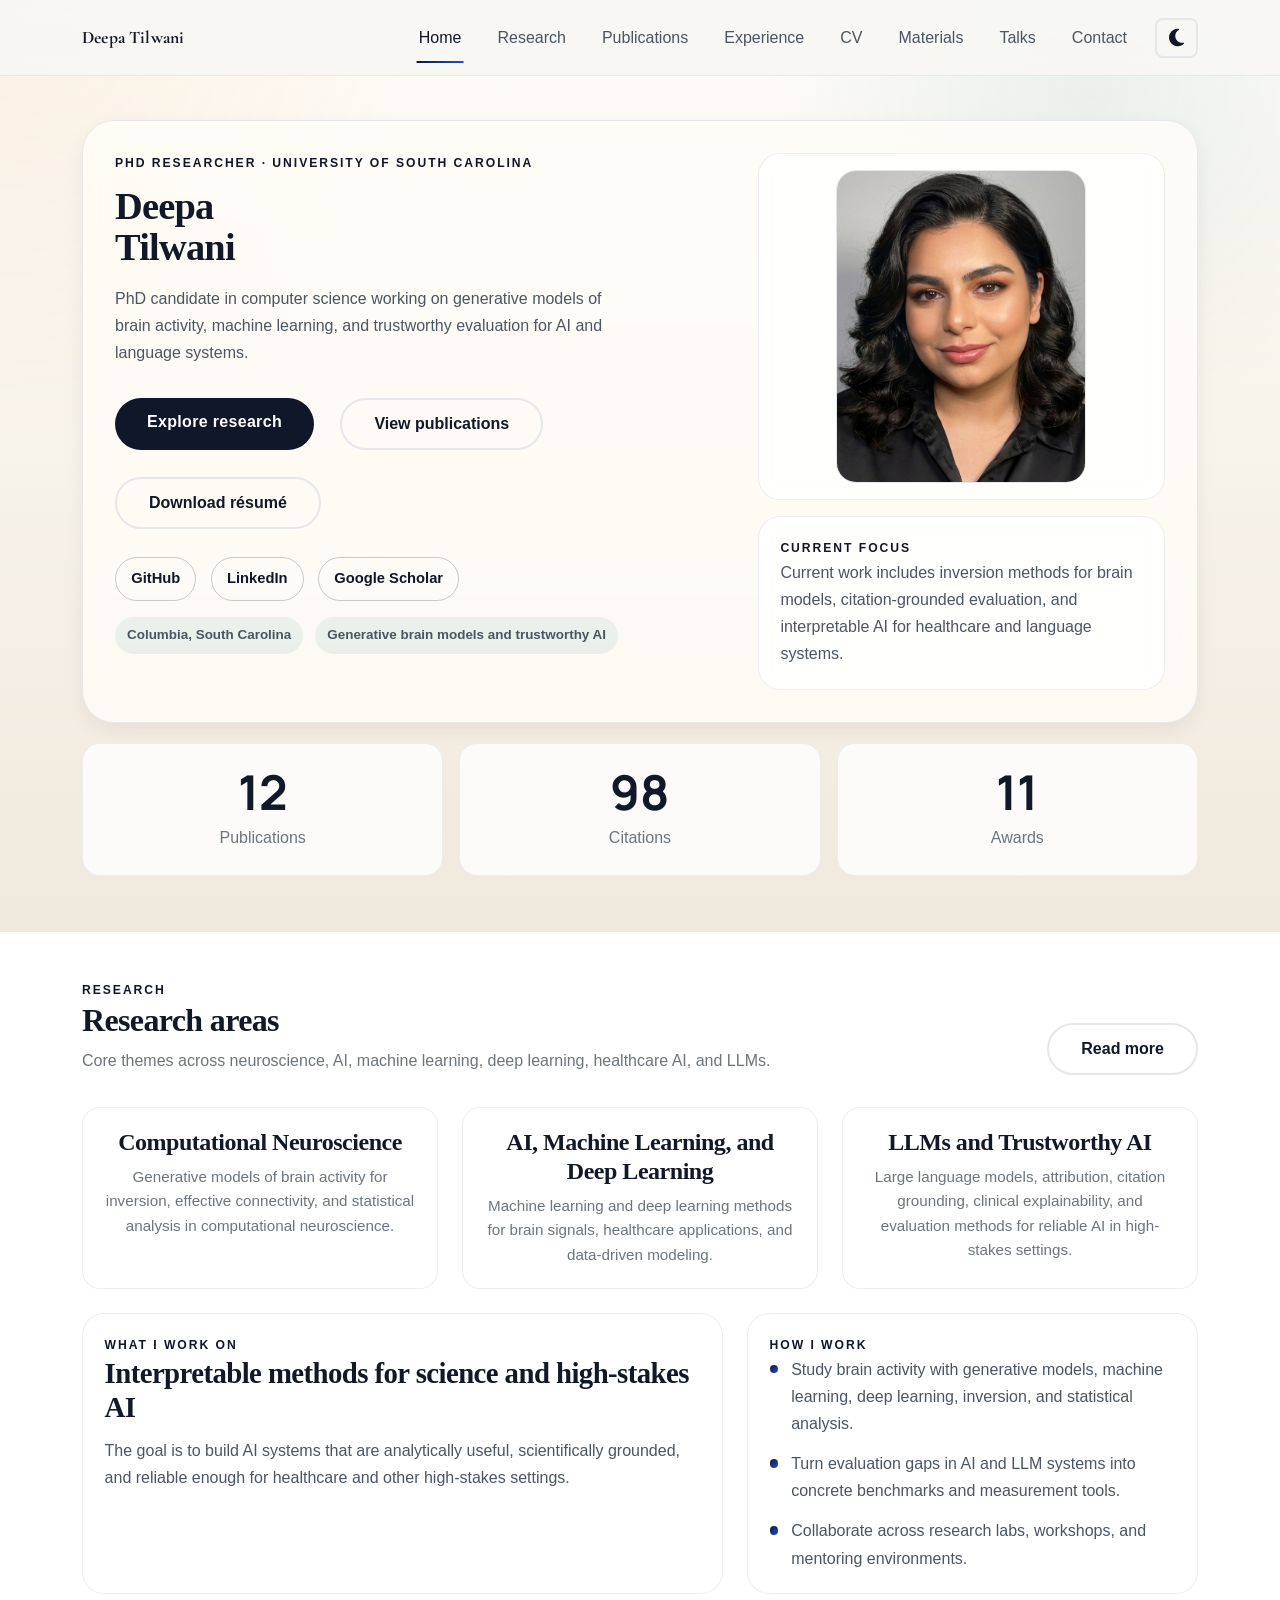
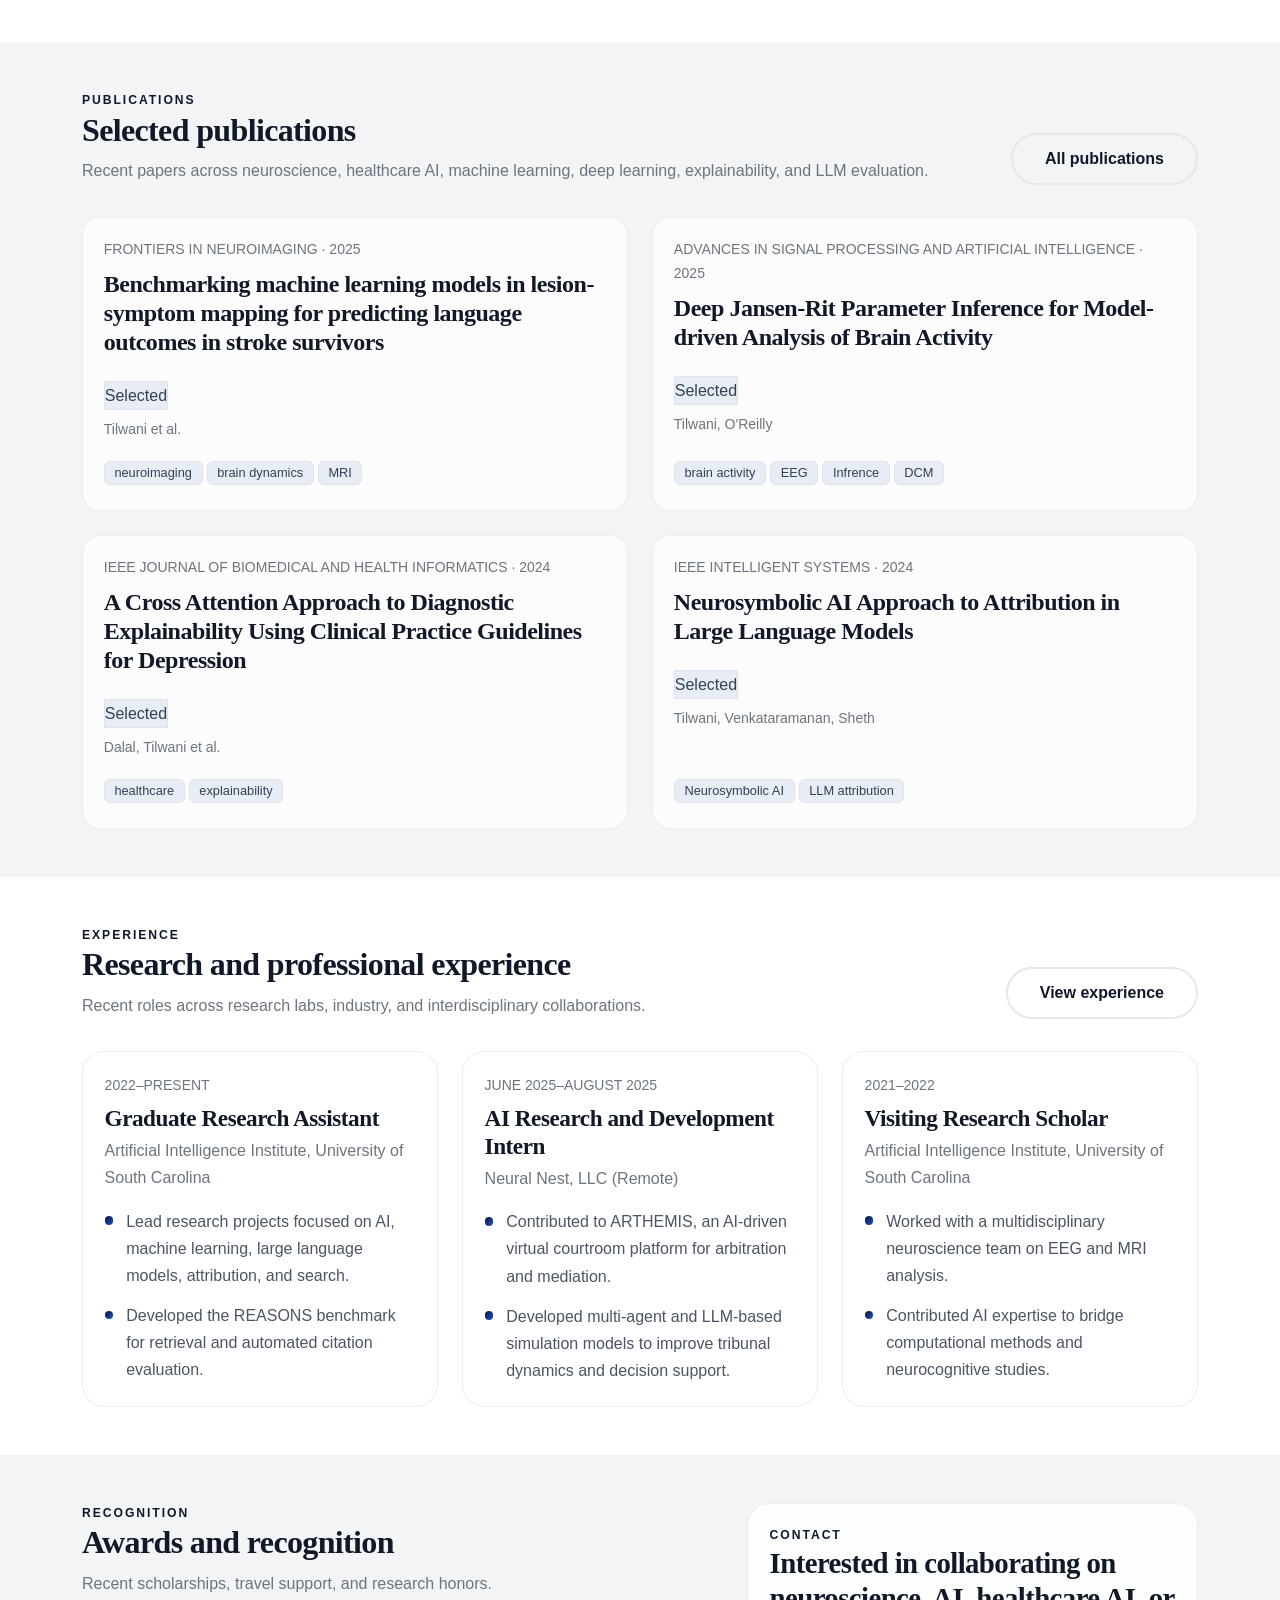
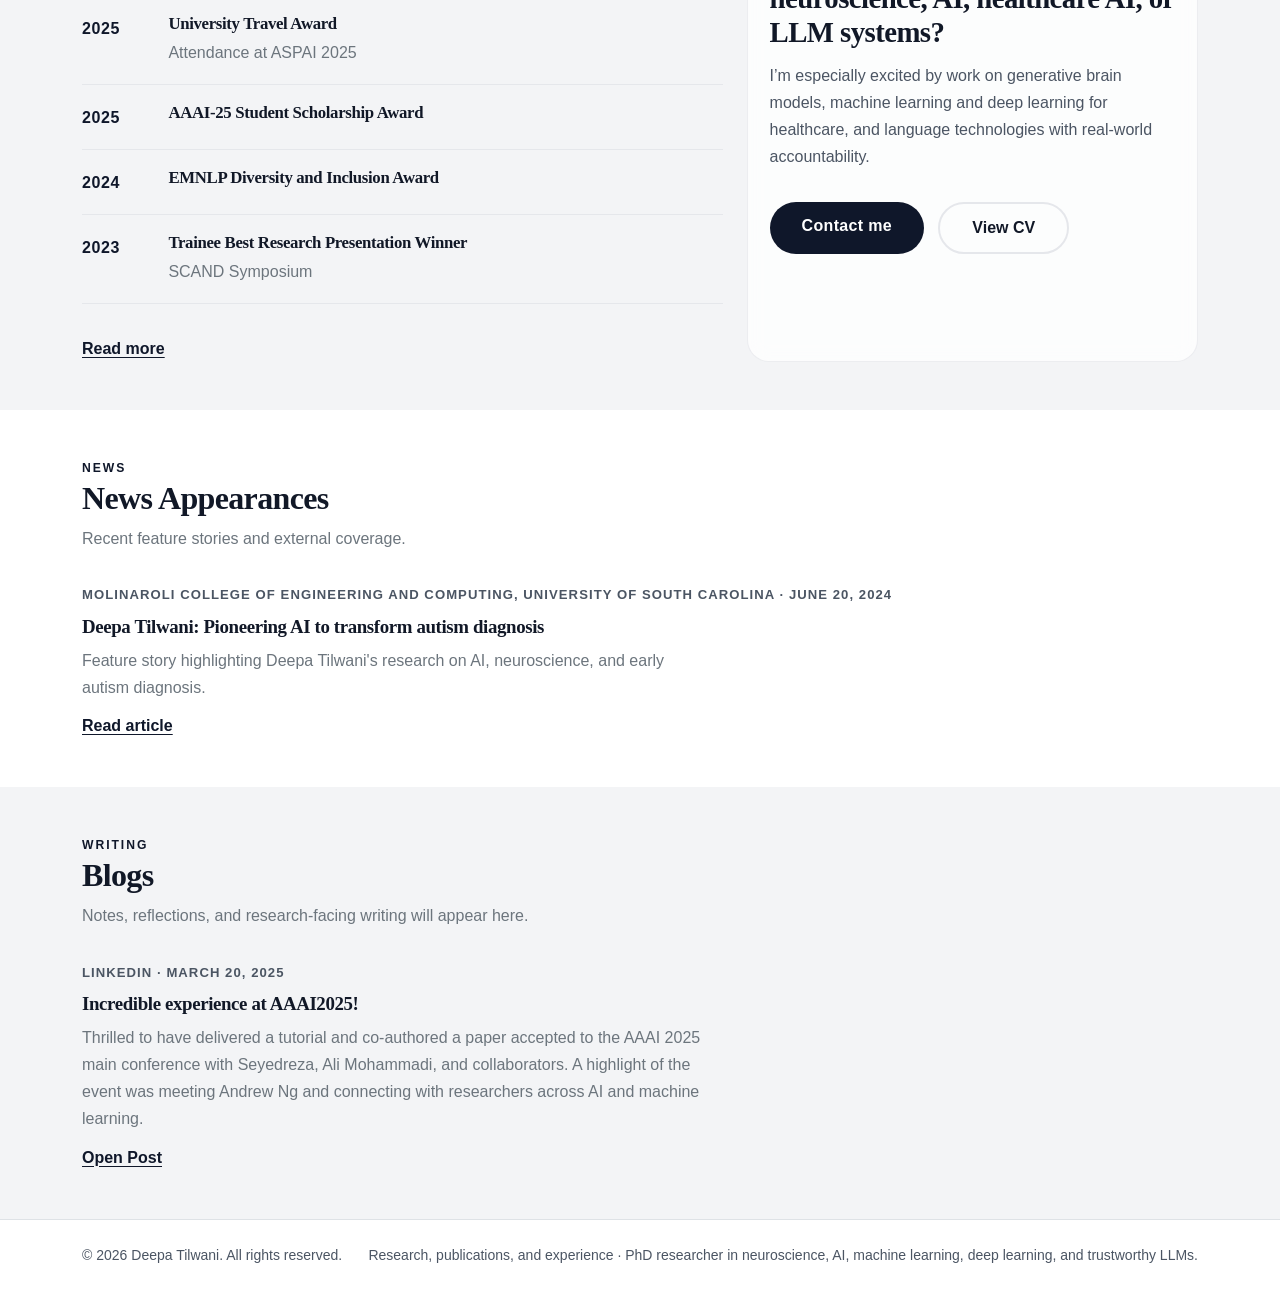
==== index.html @ 8aeea7d9 "update" ====
<!DOCTYPE html>
<html lang="en">
<head>
<title>Deepa Tilwani | Research Portfolio</title>
<meta charset="UTF-8" />
<meta name="viewport" content="width=device-width, initial-scale=1.0" />
<link rel="preconnect" href="https://fonts.googleapis.com">
<link rel="preconnect" href="https://fonts.gstatic.com" crossorigin>
<link href="https://fonts.googleapis.com/css2?family=Cormorant+Garamond:wght@600;700&family=Manrope:wght@400;500;600;700;800&display=swap" rel="stylesheet">
<link href="https://cdn.jsdelivr.net/npm/bootstrap@5.3.2/dist/css/bootstrap.min.css" rel="stylesheet" />
<link rel="stylesheet" href="https://cdnjs.cloudflare.com/ajax/libs/font-awesome/6.5.0/css/all.min.css" />
<link rel="stylesheet" href="css/style.css?v=20260408" />
<link rel="stylesheet" href="css/research.css?v=20260408" />
<script src="assets/site-data.js?v=20260408"></script>
</head>
<body data-page="index">

<nav class="navbar navbar-expand-lg fixed-top">
  <div class="container">
    <a class="navbar-brand fw-bold" href="index.html" data-site-name>Deepa Tilwani</a>
    <button class="navbar-toggler" type="button" data-bs-toggle="collapse" data-bs-target="#navbarNav" aria-controls="navbarNav" aria-expanded="false" aria-label="Toggle navigation">
      <span class="navbar-toggler-icon"></span>
    </button>
    <div class="collapse navbar-collapse" id="navbarNav">
      <ul class="navbar-nav ms-auto align-items-lg-center gap-lg-1">
        <li class="nav-item"><a class="nav-link active" href="index.html">Home</a></li>
        <li class="nav-item"><a class="nav-link " href="research.html">Research</a></li>
        <li class="nav-item"><a class="nav-link " href="publications.html">Publications</a></li>
        <li class="nav-item"><a class="nav-link " href="experience.html">Experience</a></li>
        <li class="nav-item"><a class="nav-link " href="cv.html">CV</a></li>
        <li class="nav-item"><a class="nav-link " href="materials.html">Materials</a></li>
        <li class="nav-item"><a class="nav-link " href="talks.html">Talks</a></li>
        <li class="nav-item"><a class="nav-link " href="contact.html">Contact</a></li>
        <li class="nav-item d-flex align-items-center ms-lg-2"><button id="darkModeToggle" class="btn btn-outline-accent btn-sm" type="button" aria-label="Toggle dark mode"><i class="fas fa-moon"></i></button></li>
      </ul>
    </div>
  </div>
</nav>

<section class="home-hero">
  <div class="container">
    <div class="home-hero-card">
      <div class="home-hero-copy">
        <div class="eyebrow">PhD Researcher · University of South Carolina</div>
        <h1 class="home-title">Deepa Tilwani</h1>
        <p class="home-summary">PhD candidate in computer science working on generative models of brain activity, machine learning, and trustworthy evaluation for AI and language systems.</p>
        <div class="hero-links">
          <a class="btn btn-accent" href="research.html">Explore research</a>
          <a class="btn btn-outline-accent" href="publications.html">View publications</a>
          <a class="btn btn-outline-accent" href="assets/Deepa_Tilwani_Resume.pdf" download>Download résumé</a>
        </div>
        <div class="hero-profile-links">
          <a class="hero-profile-link" data-github-link target="_blank" rel="noopener">GitHub</a>
          <a class="hero-profile-link" data-linkedin-link target="_blank" rel="noopener">LinkedIn</a>
          <a class="hero-profile-link" data-scholar-link target="_blank" rel="noopener">Google Scholar</a>
        </div>
        <div class="home-meta">
          <span>Columbia, South Carolina</span>
          <span>Generative brain models and trustworthy AI</span>
        </div>
      </div>
      <div class="home-hero-side">
        <div class="home-photo-frame">
          <img src="images/profile.png" alt="Deepa Tilwani" class="home-photo" data-profile-image>
        </div>
        <div class="home-focus-card">
          <div class="eyebrow">Current focus</div>
          <p class="mb-0">Current work includes inversion methods for brain models, citation-grounded evaluation, and interpretable AI for healthcare and language systems.</p>
        </div>
      </div>
    </div>
    <div class="home-stats-grid">
      <article class="home-stat-card">
        <div class="counter" data-target="10" data-stat="publications">0</div>
        <p class="mb-0 text-secondary">Publications</p>
      </article>
      <article class="home-stat-card">
        <div class="counter" data-stat="citations">--</div>
        <p class="mb-0 text-secondary">Citations</p>
      </article>
      <article class="home-stat-card">
        <div class="counter" data-target="11" data-stat="awards">0</div>
        <p class="mb-0 text-secondary">Awards</p>
      </article>
    </div>
  </div>
</section>

<section class="py-5">
  <div class="container">
    <div class="home-section-heading">
      <div>
        <div class="eyebrow">Research</div>
        <h2 class="section-title mb-2">Research areas</h2>
        <p class="text-secondary mb-0">Core themes across neuroscience, AI, machine learning, deep learning, healthcare AI, and LLMs.</p>
      </div>
      <a class="btn btn-outline-accent" href="research.html">Read more</a>
    </div>
    <div id="research-areas" class="row g-4 mb-4"></div>
    <div class="row g-4">
      <div class="col-lg-7">
        <article class="spotlight-card h-100">
          <div class="eyebrow">What I work on</div>
          <h3>Interpretable methods for science and high-stakes AI</h3>
          <p class="mb-0">The goal is to build AI systems that are analytically useful, scientifically grounded, and reliable enough for healthcare and other high-stakes settings.</p>
        </article>
      </div>
      <div class="col-lg-5">
        <article class="spotlight-card spotlight-card-compact h-100">
          <div class="eyebrow">How I work</div>
          <ul class="signal-list mb-0">
            <li>Study brain activity with generative models, machine learning, deep learning, inversion, and statistical analysis.</li>
            <li>Turn evaluation gaps in AI and LLM systems into concrete benchmarks and measurement tools.</li>
            <li>Collaborate across research labs, workshops, and mentoring environments.</li>
          </ul>
        </article>
      </div>
    </div>
  </div>
</section>

<section class="py-5 bg-alternate">
  <div class="container">
    <div class="home-section-heading">
      <div>
        <div class="eyebrow">Publications</div>
        <h2 class="section-title mb-2">Selected publications</h2>
        <p class="text-secondary mb-0">Recent papers across neuroscience, healthcare AI, machine learning, deep learning, explainability, and LLM evaluation.</p>
      </div>
      <a class="btn btn-outline-accent" href="publications.html">All publications</a>
    </div>
    <div id="featured-publications" class="row g-4"></div>
  </div>
</section>

<section class="py-5">
  <div class="container">
    <div class="home-section-heading">
      <div>
        <div class="eyebrow">Experience</div>
        <h2 class="section-title mb-2">Research and professional experience</h2>
        <p class="text-secondary mb-0">Recent roles across research labs, industry, and interdisciplinary collaborations.</p>
      </div>
      <a class="btn btn-outline-accent" href="experience.html">View experience</a>
    </div>
    <div id="home-experience" class="row g-4"></div>
  </div>
</section>

<section class="py-5 bg-alternate">
  <div class="container">
    <div class="row g-4">
      <div class="col-lg-7">
        <div class="home-section-heading align-items-start mb-3">
          <div>
            <div class="eyebrow">Recognition</div>
            <h2 class="section-title mb-2">Awards and recognition</h2>
            <p class="text-secondary mb-0">Recent scholarships, travel support, and research honors.</p>
          </div>
        </div>
        <div id="home-awards" class="award-stack"></div>
      </div>
      <div class="col-lg-5">
        <article class="cta-card h-100">
          <div class="eyebrow">Contact</div>
          <h3>Interested in collaborating on neuroscience, AI, healthcare AI, or LLM systems?</h3>
          <p>I’m especially excited by work on generative brain models, machine learning and deep learning for healthcare, and language technologies with real-world accountability.</p>
          <div class="cta-links">
            <a class="btn btn-accent" href="contact.html">Contact me</a>
            <a class="btn btn-outline-accent" href="cv.html">View CV</a>
          </div>
        </article>
      </div>
    </div>
  </div>
</section>

<section class="py-5">
  <div class="container">
    <div class="home-section-heading">
      <div>
        <div class="eyebrow">News</div>
        <h2 class="section-title mb-2">News Appearances</h2>
        <p class="text-secondary mb-0">Recent feature stories and external coverage.</p>
      </div>
    </div>
    <div id="home-news" class="news-stack"></div>
  </div>
</section>

<section class="py-5 bg-alternate">
  <div class="container">
    <div class="home-section-heading">
      <div>
        <div class="eyebrow">Writing</div>
        <h2 class="section-title mb-2">Blogs</h2>
        <p class="text-secondary mb-0">Notes, reflections, and research-facing writing will appear here.</p>
      </div>
    </div>
    <div id="home-blogs" class="blog-stack"></div>
  </div>
</section>


<div id="scrollTopBtn" aria-label="Scroll to top"><i class="fas fa-chevron-up"></i></div>
<footer class="py-4 border-top">
  <div class="container d-flex flex-column flex-md-row justify-content-between align-items-center gap-2">
    <small>&copy; <span id="year"></span> <span data-site-name>Deepa Tilwani</span>. All rights reserved.</small>
    <small class="footer-note">Research, publications, and experience · <span data-site-tagline>PhD researcher in neuroscience, AI, machine learning, deep learning, and trustworthy LLMs.</span></small>
  </div>
</footer>
<script src="https://cdn.jsdelivr.net/npm/bootstrap@5.3.2/dist/js/bootstrap.bundle.min.js"></script>
<script src="js/main.js?v=20260408"></script>

</body>
</html>
---- css/style.css ----
/*
 * Enhanced Portfolio Styles for Yash Saxena
 * A sophisticated, memorable design with bold typography and atmospheric depth
 */

/*
 * Color Palette & Theme System
 * 
 * This design uses a refined academic aesthetic with deep navy foundations,
 * warm accents, and sophisticated gradients that create depth and atmosphere.
 */
:root {
    /* Light theme - Sophisticated Academic */
    --bg-primary: #f5f1e8;
    --bg-section: #fffdf8;
    --bg-alternate: #efe7da;
    --card-bg: rgba(255, 253, 248, 0.9);
    --card-border: rgba(25, 58, 71, 0.12);
    --text-color: #17313f;
    --text-secondary: #50636e;
    --accent: #0f766e;
    --accent-2: #d97706;
    --accent-warm: #b45309;
    --navbar-bg: rgba(255, 253, 248, 0.84);
    --hero-gradient: linear-gradient(135deg, #0f766e 0%, #134e4a 55%, #d97706 100%);
    --shadow-sm: 0 10px 30px rgba(23, 49, 63, 0.06);
    --shadow-md: 0 20px 45px rgba(23, 49, 63, 0.1);
    --shadow-lg: 0 28px 60px rgba(23, 49, 63, 0.16);
    --timeline-line-color: #0f766e;
    --glow-accent: rgba(15, 118, 110, 0.18);
}

/* Dark theme - Midnight Scholar */
body.dark-mode {
    --bg-primary: #0b1a1f;
    --bg-section: #10242b;
    --bg-alternate: #0d2026;
    --card-bg: rgba(19, 38, 44, 0.88);
    --card-border: rgba(151, 206, 199, 0.15);
    --text-color: #edf6f4;
    --text-secondary: #b2c7c3;
    --accent: #5eead4;
    --accent-2: #fbbf24;
    --accent-warm: #f59e0b;
    --navbar-bg: rgba(11, 26, 31, 0.9);
    --hero-gradient: linear-gradient(135deg, #5eead4 0%, #0f766e 50%, #f59e0b 100%);
    --shadow-sm: 0 10px 30px rgba(0, 0, 0, 0.24);
    --shadow-md: 0 20px 45px rgba(0, 0, 0, 0.3);
    --shadow-lg: 0 28px 60px rgba(0, 0, 0, 0.38);
    --timeline-line-color: #5eead4;
    --glow-accent: rgba(94, 234, 212, 0.18);
}

/* Global Styles */
* {
    margin: 0;
    padding: 0;
    box-sizing: border-box;
}

body {
    font-family: 'Manrope', 'Segoe UI', sans-serif;
    color: var(--text-color);
    background-color: var(--bg-primary);
    scroll-behavior: smooth;
    line-height: 1.6;
    overflow-x: hidden;
}

/* Typography System */
h1, h2, h3, h4, h5, h6 {
    font-family: 'Cormorant Garamond', Georgia, serif;
    font-weight: 700;
    line-height: 1.2;
    letter-spacing: -0.02em;
}

h2 {
    font-size: 2.5rem;
    margin-bottom: 1rem;
    position: relative;
    display: inline-block;
}

h2::after {
    content: '';
    position: absolute;
    bottom: -8px;
    left: 0;
    width: 60px;
    height: 4px;
    background: var(--hero-gradient);
    border-radius: 2px;
}

code, .code {
    font-family: 'JetBrains Mono', monospace;
    background: var(--card-bg);
    padding: 0.2em 0.4em;
    border-radius: 4px;
    font-size: 0.9em;
}

/* Smooth Section Transitions */
section {
    position: relative;
    background-color: var(--bg-section);
    color: var(--text-color);
    transition: background-color 0.3s ease;
}

/* Alternate section backgrounds for better visual hierarchy */
section.bg-alternate {
    background-color: var(--bg-alternate) !important;
}

/* Utility Classes */
.text-accent {
    background: var(--hero-gradient);
    -webkit-background-clip: text;
    -webkit-text-fill-color: transparent;
    background-clip: text;
    font-weight: 600;
}

.bg-accent {
    background: var(--hero-gradient) !important;
    color: #fff !important;
}

/* Enhanced Buttons */
.btn-accent {
    background: var(--hero-gradient);
    color: #fff;
    border: none;
    padding: 0.75rem 2rem;
    font-weight: 600;
    letter-spacing: 0.02em;
    border-radius: 8px;
    transition: all 0.3s ease;
    box-shadow: 0 4px 12px var(--glow-accent);
    position: relative;
    overflow: hidden;
}

.btn-accent::before {
    content: '';
    position: absolute;
    top: 0;
    left: -100%;
    width: 100%;
    height: 100%;
    background: linear-gradient(90deg, transparent, rgba(255,255,255,0.2), transparent);
    transition: left 0.5s ease;
}

.btn-accent:hover::before {
    left: 100%;
}

.btn-accent:hover {
    transform: translateY(-2px);
    box-shadow: 0 6px 20px var(--glow-accent);
    color: #fff;
}

.btn-outline-accent {
    color: var(--accent);
    border: 2px solid var(--accent);
    background-color: transparent;
    padding: 0.75rem 2rem;
    font-weight: 600;
    border-radius: 8px;
    transition: all 0.3s ease;
}

.btn-outline-accent:hover {
    background: var(--hero-gradient);
    border-color: transparent;
    color: #fff;
    transform: translateY(-2px);
    box-shadow: 0 6px 20px var(--glow-accent);
}

/* Enhanced Navbar */
.navbar {
    background-color: var(--navbar-bg);
    backdrop-filter: blur(12px) saturate(180%);
    box-shadow: 0 2px 16px rgba(0, 0, 0, 0.08);
    padding: 1rem 0;
    transition: all 0.3s ease;
}

.navbar-brand {
    font-family: 'Cormorant Garamond', serif;
    font-weight: 800;
    font-size: 3rem;
    background: var(--hero-gradient);
    -webkit-background-clip: text;
    -webkit-text-fill-color: transparent;
    background-clip: text;
    letter-spacing: 0.01em;
    line-height: 1;
}

.navbar .nav-link {
    color: var(--text-color);
    margin: 0 0.5rem;
    font-weight: 500;
    transition: all 0.2s ease;
    position: relative;
}

.navbar .nav-link::after {
    content: '';
    position: absolute;
    bottom: -4px;
    left: 50%;
    width: 0;
    height: 2px;
    background: var(--hero-gradient);
    transition: all 0.3s ease;
    transform: translateX(-50%);
}

.navbar .nav-link:hover::after,
.navbar .nav-link.active::after {
    width: 80%;
}

.navbar .nav-link:hover,
.navbar .nav-link.active {
    color: var(--accent);
}

/* Hero Section - Bold & Memorable */
#hero {
    min-height: 100vh;
    display: flex;
    align-items: center;
    justify-content: center;
    position: relative;
    background: var(--bg-section);
    overflow: hidden;
}

/* Animated gradient background */
#hero::before {
    content: '';
    position: absolute;
    top: -50%;
    left: -50%;
    width: 200%;
    height: 200%;
    background: 
        radial-gradient(circle at 30% 50%, var(--glow-accent) 0%, transparent 50%),
        radial-gradient(circle at 70% 50%, rgba(124, 58, 237, 0.1) 0%, transparent 50%);
    animation: rotate 20s linear infinite;
    opacity: 0.6;
}

@keyframes rotate {
    0% { transform: rotate(0deg); }
    100% { transform: rotate(360deg); }
}

#hero .container {
    position: relative;
    z-index: 1;
    animation: fadeInUp 0.8s ease-out;
}

@keyframes fadeInUp {
    from {
        opacity: 0;
        transform: translateY(30px);
    }
    to {
        opacity: 1;
        transform: translateY(0);
    }
}

#hero h1 {
    font-size: 4rem;
    font-weight: 900;
    margin-bottom: 1rem;
    animation: fadeInUp 0.8s ease-out 0.2s both;
}

#hero .lead {
    font-size: 1.25rem;
    max-width: 700px;
    margin: 0 auto 2rem;
    color: var(--text-color);
    line-height: 1.8;
    animation: fadeInUp 0.8s ease-out 0.4s both;
    font-weight: 500;
}

#hero .btn {
    min-width: 180px;
    animation: fadeInUp 0.8s ease-out 0.6s both;
}

#hero .social-icons {
    animation: fadeInUp 0.8s ease-out 0.8s both;
}

#hero .social-icons a {
    color: var(--accent);
    margin: 0 0.75rem;
    transition: all 0.3s ease;
    display: inline-block;
}

#hero .social-icons a:hover {
    color: var(--accent-2);
    transform: translateY(-4px) scale(1.1);
}

/* Typed role effect */
#typed-role {
    font-family: 'JetBrains Mono', monospace;
    color: var(--accent);
    font-weight: 600;
    font-size: 1.5rem;
    min-height: 2rem;
    display: inline-block;
}

/* Profile Photo - Circular presentation */
.profile-photo {
    max-width: 100%;
    height: auto;
    border-radius: 50%;
    object-fit: cover;
    box-shadow: var(--shadow-lg);
    border: 6px solid var(--card-border);
    transition: all 0.3s ease;
    animation: fadeIn 0.8s ease-out;
    aspect-ratio: 1 / 1;
}

@keyframes fadeIn {
    from { opacity: 0; }
    to { opacity: 1; }
}

.profile-photo:hover {
    transform: scale(1.02) rotate(1deg);
    box-shadow: 0 12px 40px rgba(0, 0, 0, 0.15);
}

/* Stats Section - Eye-catching */
.stats-section {
    background: var(--bg-section);
    padding: 5rem 0;
    position: relative;
    overflow: hidden;
}

.stats-section::before {
    content: '';
    position: absolute;
    top: 0;
    left: 0;
    right: 0;
    height: 1px;
    background: linear-gradient(90deg, transparent, var(--accent), transparent);
}

.counter-card {
    background: color-mix(in srgb, var(--card-bg) 78%, transparent);
    border: 1px solid color-mix(in srgb, var(--card-border) 72%, transparent);
    border-radius: 14px;
    padding: 2.5rem 1.5rem;
    text-align: center;
    box-shadow: none;
    transition: border-color 0.25s ease, background 0.25s ease;
    position: relative;
    overflow: hidden;
}

.counter-card::before {
    content: '';
    position: absolute;
    top: 0;
    left: 0;
    width: 100%;
    height: 4px;
    background: var(--hero-gradient);
    transform: scaleX(0);
    transition: transform 0.4s ease;
}

.counter-card:hover::before {
    transform: scaleX(1);
}

.counter-card:hover {
    border-color: color-mix(in srgb, var(--accent) 28%, var(--card-border));
}

.counter-card .icon {
    font-size: 3rem;
    background: var(--hero-gradient);
    -webkit-background-clip: text;
    -webkit-text-fill-color: transparent;
    background-clip: text;
    margin-bottom: 1rem;
}

.counter-card .counter {
    font-size: 3.5rem;
    font-weight: 700;
    background: var(--hero-gradient);
    -webkit-background-clip: text;
    -webkit-text-fill-color: transparent;
    background-clip: text;
    font-family: 'Manrope', 'Segoe UI', sans-serif;
}

.counter-card p {
    margin: 0.5rem 0 0 0;
    color: var(--text-secondary);
    font-weight: 500;
    font-size: 1.1rem;
}

/* Research Focus Cards - Interactive & Memorable */
.focus-card {
    background: color-mix(in srgb, var(--card-bg) 76%, transparent);
    border: 1px solid color-mix(in srgb, var(--card-border) 72%, transparent);
    border-radius: 16px;
    padding: 2rem;
    text-align: center;
    transition: border-color 0.25s ease, background 0.25s ease;
    position: relative;
    overflow: hidden;
    box-shadow: none;
}

.focus-card::before {
    content: '';
    position: absolute;
    top: 50%;
    left: 50%;
    width: 0;
    height: 0;
    background: radial-gradient(circle, var(--glow-accent) 0%, transparent 70%);
    transform: translate(-50%, -50%);
    transition: all 0.5s ease;
    border-radius: 50%;
}

.focus-card:hover::before {
    width: 300px;
    height: 300px;
}

.focus-card:hover {
    border-color: color-mix(in srgb, var(--accent) 28%, var(--card-border));
}

.focus-card .focus-icon {
    font-size: 2.5rem;
    margin-bottom: 1rem;
    background: var(--hero-gradient);
    -webkit-background-clip: text;
    -webkit-text-fill-color: transparent;
    background-clip: text;
    transition: transform 0.3s ease;
    position: relative;
    z-index: 1;
}

.focus-card:hover .focus-icon {
    transform: scale(1.1) rotate(5deg);
}

.focus-card h5 {
    font-weight: 700;
    color: var(--text-color);
    margin-bottom: 0.75rem;
    font-size: 1.25rem;
    position: relative;
    z-index: 1;
}

.focus-card p {
    color: var(--text-secondary);
    margin-bottom: 0;
    font-size: 0.95rem;
    line-height: 1.6;
    position: relative;
    z-index: 1;
}

/* Skills Cards - Clean & Professional */
.skills-card {
    background: var(--card-bg);
    border: 1px solid var(--card-border);
    border-radius: 12px;
    box-shadow: var(--shadow-sm);
    transition: all 0.3s ease;
}

.skills-card:hover {
    box-shadow: var(--shadow-md);
    transform: translateY(-4px);
}

.skills-card h5 {
    color: var(--accent);
    font-weight: 700;
    font-size: 1.2rem;
    margin-bottom: 1rem;
}

.skills-card ul li {
    margin-bottom: 0.5rem;
    position: relative;
    padding-left: 1.5rem;
    color: var(--text-secondary);
}

.skills-card ul li::before {
    content: '▸';
    position: absolute;
    left: 0;
    color: var(--accent);
    font-weight: bold;
}

/* Enhanced Timeline */
.timeline {
    position: relative;
    margin-top: 3rem;
}

.timeline::before {
    content: '';
    position: absolute;
    top: 0;
    bottom: 0;
    left: 1.2rem;
    width: 3px;
    background: linear-gradient(180deg, var(--accent), var(--accent-2));
    opacity: 0.3;
    border-radius: 2px;
}

.timeline-item {
    position: relative;
    margin-bottom: 3rem;
    padding-left: 3.5rem;
    animation: fadeInLeft 0.6s ease-out both;
}

@keyframes fadeInLeft {
    from {
        opacity: 0;
        transform: translateX(-20px);
    }
    to {
        opacity: 1;
        transform: translateX(0);
    }
}

.timeline-icon {
    position: absolute;
    left: 0;
    top: 0;
    background: var(--hero-gradient);
    color: #fff;
    width: 2.5rem;
    height: 2.5rem;
    border-radius: 50%;
    display: flex;
    align-items: center;
    justify-content: center;
    font-size: 1.1rem;
    box-shadow: 0 4px 12px var(--glow-accent);
    z-index: 1;
}

.timeline-content {
    background: var(--card-bg);
    border: 1px solid var(--card-border);
    border-radius: 12px;
    padding: 1.5rem;
    box-shadow: var(--shadow-sm);
    transition: all 0.3s ease;
}

.timeline-content:hover {
    box-shadow: var(--shadow-md);
    transform: translateX(8px);
}

.timeline-content h5 {
    color: var(--text-color);
    font-weight: 700;
    margin-bottom: 0.5rem;
}

.timeline-content .text-muted {
    color: var(--text-secondary) !important;
    font-size: 0.9rem;
    font-style: italic;
}

.timeline-content ul {
    padding-left: 1.5rem;
    margin-bottom: 0;
    margin-top: 1rem;
}

.timeline-content ul li {
    margin-bottom: 0.5rem;
    color: var(--text-secondary);
}

/* Publication & Presentation Cards - Editorial Style */
.publication-card,
.presentation-card {
    background: color-mix(in srgb, var(--card-bg) 78%, transparent);
    border: 1px solid color-mix(in srgb, var(--card-border) 72%, transparent);
    border-radius: 12px;
    box-shadow: none;
    transition: border-color 0.25s ease, background 0.25s ease;
    position: relative;
    overflow: hidden;
}

.publication-card::before,
.presentation-card::before {
    content: '';
    position: absolute;
    top: 0;
    left: 0;
    width: 4px;
    height: 100%;
    background: var(--hero-gradient);
    transform: scaleY(0);
    transition: transform 0.3s ease;
}

.publication-card:hover::before,
.presentation-card:hover::before {
    transform: scaleY(1);
}

.publication-card:hover,
.presentation-card:hover {
    border-color: color-mix(in srgb, var(--accent) 28%, var(--card-border));
}

.publication-card h5 a,
.publication-card h6 a,
.presentation-card h5 {
    color: var(--text-color);
    text-decoration: none;
    font-weight: 700;
    transition: color 0.2s ease;
}

.publication-card h5 a:hover,
.publication-card h6 a:hover {
    color: var(--accent);
}

.publication-card h6 {
    font-weight: 700;
    color: var(--accent);
    font-size: 1.1rem;
}

.publication-card .badge,
.presentation-card .badge {
    background: linear-gradient(135deg, var(--accent), var(--accent-2));
    color: white;
    padding: 0.35em 0.75em;
    border-radius: 6px;
    font-weight: 500;
    font-size: 0.8rem;
}

.publication-topic-groups {
    display: grid;
    gap: 1.5rem;
}

.publication-topic-group {
    --topic-accent: var(--accent);
    --topic-soft: var(--soft-accent);
    padding: 0 0 0 1.25rem;
    border-left: 3px solid var(--topic-accent);
}

.publication-topic-header {
    margin-bottom: 0.9rem;
}

.publication-topic-header h3 {
    margin: 0;
    color: var(--topic-accent);
    font-size: 0.9rem;
    font-weight: 700;
    letter-spacing: 0.14em;
    text-transform: uppercase;
}

.publication-list {
    margin: 0;
    padding: 0;
    list-style: none;
    display: grid;
    gap: 0.95rem;
}

.publication-citation {
    display: grid;
    gap: 0.2rem;
    color: var(--text-secondary);
    line-height: 1.55;
    font-size: 0.98rem;
}

.publication-list-item {
    padding-bottom: 0.95rem;
    border-bottom: 1px solid var(--card-border);
}

.publication-list-item:last-child {
    padding-bottom: 0;
    border-bottom: 0;
}

.publication-title {
    color: var(--text-color);
    font-weight: 700;
    font-size: 1.02rem;
}

.publication-title a {
    color: inherit;
    text-decoration: none;
    border-bottom: 1px solid transparent;
    transition: border-color 0.2s ease, color 0.2s ease;
}

.publication-title a:hover {
    color: var(--topic-accent);
    border-color: currentColor;
}

.publication-authors {
    color: var(--text-secondary);
}

.publication-meta {
    color: var(--text-secondary);
    font-style: italic;
    font-size: 0.95rem;
}

.publication-tag-row {
    display: flex;
    flex-wrap: wrap;
    gap: 0.45rem;
    margin-top: 0.5rem;
}

.publication-tag {
    display: inline-flex;
    align-items: center;
    padding: 0.2rem 0.6rem;
    border-radius: 999px;
    background: var(--topic-soft);
    color: var(--topic-accent);
    font-size: 0.78rem;
    font-weight: 600;
    letter-spacing: 0.02em;
}

.publication-topic-group[data-topic="signal-processing"] {
    --topic-accent: #0f766e;
    --topic-soft: rgba(15, 118, 110, 0.12);
}

.publication-topic-group[data-topic="healthcare"] {
    --topic-accent: #b45309;
    --topic-soft: rgba(180, 83, 9, 0.12);
}

.publication-topic-group[data-topic="explainability"] {
    --topic-accent: #7c3aed;
    --topic-soft: rgba(124, 58, 237, 0.12);
}

.publication-topic-group[data-topic="neuroimaging"] {
    --topic-accent: #2563eb;
    --topic-soft: rgba(37, 99, 235, 0.12);
}

.publication-topic-group[data-topic="brain-activity"] {
    --topic-accent: #9333ea;
    --topic-soft: rgba(147, 51, 234, 0.12);
}

.publication-topic-group[data-topic="affective-computing"] {
    --topic-accent: #db2777;
    --topic-soft: rgba(219, 39, 119, 0.12);
}

.publication-topic-group[data-topic="llm-evaluation"] {
    --topic-accent: #dc2626;
    --topic-soft: rgba(220, 38, 38, 0.12);
}

.publication-topic-group[data-topic="neurosymbolic-ai"] {
    --topic-accent: #4f46e5;
    --topic-soft: rgba(79, 70, 229, 0.12);
}

.publication-topic-group[data-topic="machine-learning"] {
    --topic-accent: #1d4ed8;
    --topic-soft: rgba(29, 78, 216, 0.12);
}

.materials-list-wrap {
    background: var(--card-bg);
    border: 1px solid var(--card-border);
    border-radius: 18px;
    box-shadow: var(--shadow-sm);
}

.materials-list {
    list-style: none;
    margin: 0;
    padding: 0;
}

.materials-list-item {
    display: flex;
    align-items: center;
    justify-content: space-between;
    gap: 1.5rem;
    padding: 1.25rem 1.5rem;
    border-bottom: 1px solid var(--card-border);
}

.materials-list-item:last-child {
    border-bottom: 0;
}

.materials-list-content {
    min-width: 0;
}

.materials-type {
    margin-bottom: 0.45rem;
    color: var(--accent);
    font-size: 0.78rem;
    font-weight: 700;
    letter-spacing: 0.14em;
    text-transform: uppercase;
}

.materials-title {
    font-size: 1.08rem;
}

.materials-actions {
    flex-shrink: 0;
}

.materials-actions-stack {
    display: flex;
    flex-direction: column;
    align-items: flex-end;
    gap: 0.65rem;
}

@media (max-width: 767.98px) {
    .materials-list-item {
        align-items: flex-start;
        flex-direction: column;
    }

    .materials-actions-stack {
        align-items: flex-start;
    }
}

.news-stack {
    display: block;
}

.news-meta {
    margin-bottom: 0.45rem;
    color: var(--text-secondary);
    font-size: 0.82rem;
    font-weight: 700;
    letter-spacing: 0.08em;
    text-transform: uppercase;
}

.coming-soon-label {
    margin-bottom: 0.45rem;
    color: var(--accent);
    font-size: 0.82rem;
    font-weight: 700;
    letter-spacing: 0.12em;
    text-transform: uppercase;
}

.blog-stack {
    display: block;
}

.content-list {
    list-style: none;
    margin: 0;
    padding: 0;
}

.content-list-item {
    padding: 0 0 1.35rem;
    margin: 0 0 1.35rem;
    border-bottom: 1px solid var(--card-border);
}

.content-list-item:last-child {
    padding-bottom: 0;
    margin-bottom: 0;
    border-bottom: 0;
}

.content-list-title {
    margin: 0 0 0.45rem;
    font-size: 1.18rem;
    line-height: 1.35;
}

.content-list-summary {
    margin-bottom: 0.7rem;
    max-width: 70ch;
}

.content-list-link {
    color: var(--accent);
    font-weight: 700;
    text-decoration: underline;
    text-underline-offset: 0.18em;
}

.content-list-link:hover,
.content-list-link:focus-visible {
    color: var(--accent-2);
}

.content-list-empty {
    padding: 0.25rem 0 0;
}

/* Conference Badge Styling */
.conference-badge {
    display: inline-flex;
    align-items: center;
    gap: 0.5rem;
    padding: 0.5rem 1rem;
    background: linear-gradient(135deg, var(--accent), var(--accent-2));
    color: white;
    border-radius: 8px;
    font-weight: 600;
    font-size: 0.9rem;
    margin-bottom: 1rem;
    box-shadow: 0 2px 8px var(--glow-accent);
}

.conference-badge i {
    font-size: 1.1rem;
}

.conference-badge.under-review {
    background: linear-gradient(135deg, #f59e0b, #d97706);
    box-shadow: 0 2px 8px rgba(245, 158, 11, 0.3);
}

.conference-badge.in-preparation {
    background: linear-gradient(135deg, #6b7280, #4b5563);
    box-shadow: 0 2px 8px rgba(107, 114, 128, 0.3);
}

/* Awards Section */
.timeline-awards {
    list-style: none;
    padding: 0;
}

.timeline-awards li {
    position: relative;
    padding: 1.25rem 1.5rem 1.25rem 3.5rem;
    margin-bottom: 1.5rem;
    background: var(--card-bg);
    border: 1px solid var(--card-border);
    border-radius: 12px;
    box-shadow: var(--shadow-sm);
    transition: all 0.3s ease;
}

.timeline-awards li::before {
    content: '\f3c5';
    font-family: 'Font Awesome 6 Free';
    font-weight: 900;
    position: absolute;
    left: 1rem;
    top: 50%;
    transform: translateY(-50%);
    font-size: 1.5rem;
    background: var(--hero-gradient);
    -webkit-background-clip: text;
    -webkit-text-fill-color: transparent;
    background-clip: text;
}

.timeline-awards li:hover {
    transform: translateX(8px);
    box-shadow: var(--shadow-md);
}

.timeline-awards .badge {
    background: var(--hero-gradient);
    color: white;
    font-weight: 600;
    padding: 0.4em 0.8em;
    border-radius: 6px;
    margin-right: 0.75rem;
}

/* Modals - Enhanced */
.modal-content {
    background: var(--card-bg);
    border: 1px solid var(--card-border);
    border-radius: 16px;
    box-shadow: var(--shadow-lg);
}

.modal-header {
    border-bottom: 1px solid var(--card-border);
    background: var(--bg-section);
}

.modal-title {
    color: var(--accent);
    font-weight: 700;
}

.modal-body {
    color: var(--text-secondary);
    line-height: 1.8;
}

/* Scroll to Top Button - Stylish */
#scrollTopBtn {
    position: fixed;
    bottom: 2rem;
    right: 2rem;
    width: 3.5rem;
    height: 3.5rem;
    border-radius: 50%;
    background: var(--hero-gradient);
    color: #fff;
    display: none;
    align-items: center;
    justify-content: center;
    z-index: 9999;
    cursor: pointer;
    transition: all 0.3s ease;
    box-shadow: 0 4px 16px var(--glow-accent);
}

#scrollTopBtn.show {
    display: flex;
    animation: fadeInUp 0.3s ease-out;
}

#scrollTopBtn:hover {
    transform: translateY(-4px) scale(1.05);
    box-shadow: 0 6px 24px var(--glow-accent);
}

/* Footer */
footer {
    background: var(--bg-section);
    color: var(--text-secondary);
    border-top: 1px solid var(--card-border);
}

/* Dark Mode Toggle - Elegant */
#darkModeToggle {
    padding: 0.5rem 0.75rem;
    display: flex;
    align-items: center;
    justify-content: center;
    border-radius: 8px;
    transition: all 0.3s ease;
}

#darkModeToggle:hover {
    background: var(--glow-accent);
    transform: scale(1.05);
}

#darkModeToggle i {
    font-size: 1.25rem;
}

/* Responsive Design */
@media (max-width: 991.98px) {
    h1 { font-size: 3rem; }
    h2 { font-size: 2rem; }
    
    #hero {
        min-height: 80vh;
        padding-top: 5rem;
    }
    
    .timeline::before {
        left: 1rem;
    }
    
    .timeline-item {
        padding-left: 3rem;
    }
}

@media (max-width: 767.98px) {
    h1 { font-size: 2.5rem; }
    
    #hero .lead {
        font-size: 1.1rem;
    }
    
    .counter-card {
        margin-bottom: 1rem;
    }
    
    #scrollTopBtn {
        bottom: 1.5rem;
        right: 1.5rem;
        width: 3rem;
        height: 3rem;
    }
}

/* Accessibility */
@media (prefers-reduced-motion: reduce) {
    *,
    *::before,
    *::after {
        animation-duration: 0.01ms !important;
        animation-iteration-count: 1 !important;
        transition-duration: 0.01ms !important;
    }
}

/* Print Styles */
@media print {
    .navbar,
    #scrollTopBtn,
    #darkModeToggle {
        display: none !important;
    }
    
    body {
        background: white;
        color: black;
    }
}

/* Home Page */
.home-hero {
    padding: 7.5rem 0 3.5rem;
    background:
        radial-gradient(circle at top left, rgba(217, 119, 6, 0.08), transparent 28%),
        radial-gradient(circle at 85% 10%, rgba(15, 118, 110, 0.08), transparent 24%),
        linear-gradient(180deg, rgba(255, 253, 248, 0.98), rgba(239, 231, 218, 0.92));
}

body.dark-mode .home-hero {
    background:
        radial-gradient(circle at top left, rgba(245, 158, 11, 0.08), transparent 28%),
        radial-gradient(circle at 85% 10%, rgba(94, 234, 212, 0.08), transparent 24%),
        linear-gradient(180deg, rgba(16, 36, 43, 0.98), rgba(11, 26, 31, 0.98));
}

.eyebrow,
.hero-badge,
.hero-kicker {
    text-transform: uppercase;
    letter-spacing: 0.16em;
    font-size: 0.76rem;
    font-weight: 800;
}

.eyebrow {
    color: var(--accent);
}

.home-hero-card {
    display: grid;
    grid-template-columns: minmax(0, 1.2fr) minmax(280px, 0.8fr);
    gap: 2rem;
    align-items: start;
    padding: 2rem;
    border: 1px solid var(--card-border);
    border-radius: 32px;
    background: rgba(255, 253, 248, 0.82);
    box-shadow: var(--shadow-md);
    backdrop-filter: blur(12px);
}

body.dark-mode .home-hero-card {
    background: rgba(19, 38, 44, 0.84);
}

.home-hero-copy {
    max-width: 740px;
}

.home-title {
    font-size: clamp(2.2rem, 3vw, 3.2rem);
    line-height: 1.08;
    margin: 0.75rem 0 1rem;
    max-width: 10ch;
    text-wrap: balance;
}

.home-summary {
    max-width: 58ch;
    font-size: 1rem;
    line-height: 1.7;
    color: var(--text-secondary);
    margin-bottom: 0;
}

.hero-links,
.cta-links {
    display: flex;
    flex-wrap: wrap;
    gap: 0.9rem;
    margin-top: 2rem;
}

.home-meta {
    display: flex;
    flex-wrap: wrap;
    gap: 0.75rem;
    margin-top: 1rem;
}

.hero-profile-links {
    display: flex;
    flex-wrap: wrap;
    gap: 0.9rem;
    margin-top: 1rem;
}

.hero-profile-link {
    display: inline-flex;
    align-items: center;
    padding: 0.55rem 0.95rem;
    border: 1px solid color-mix(in srgb, var(--accent) 22%, transparent);
    border-radius: 999px;
    background: color-mix(in srgb, var(--soft-accent) 78%, white);
    color: var(--accent);
    font-size: 0.92rem;
    font-weight: 700;
    text-decoration: none;
    transition: transform 0.2s ease, color 0.2s ease, border-color 0.2s ease, background 0.2s ease;
}

.hero-profile-link:hover {
    color: var(--accent-2);
    border-color: color-mix(in srgb, var(--accent-2) 28%, transparent);
    background: color-mix(in srgb, var(--soft-accent) 92%, white);
    transform: translateY(-1px);
}

.home-meta span {
    display: inline-flex;
    align-items: center;
    padding: 0.45rem 0.75rem;
    border-radius: 999px;
    background: rgba(15, 118, 110, 0.08);
    color: var(--text-secondary);
    font-size: 0.84rem;
    font-weight: 600;
}

body.dark-mode .home-meta span {
    background: rgba(94, 234, 212, 0.08);
}

.home-hero-side {
    display: grid;
    gap: 1rem;
}

.home-photo-frame,
.home-focus-card,
.spotlight-card,
.experience-snapshot,
.cta-card,
.award-item {
    border: 1px solid color-mix(in srgb, var(--card-border) 72%, transparent);
    background: color-mix(in srgb, var(--card-bg) 78%, transparent);
    box-shadow: none;
    backdrop-filter: blur(10px);
    border-radius: 22px;
}

.home-photo-frame {
    padding: 1rem;
    display: flex;
    justify-content: center;
}

.home-photo {
    width: 100%;
    max-width: 250px;
    aspect-ratio: 4 / 5;
    object-fit: cover;
    border-radius: 20px;
    display: block;
    border: 1px solid var(--card-border);
}

.home-focus-card,
.spotlight-card,
.experience-snapshot,
.cta-card {
    padding: 1.35rem;
}

.home-focus-card h3,
.spotlight-card h3,
.cta-card h3 {
    font-size: 1.8rem;
    margin-bottom: 0.75rem;
}

.home-focus-card p,
.spotlight-card p,
.cta-card p {
    color: var(--text-secondary);
    margin-bottom: 0;
}

.home-stats-grid {
    display: grid;
    grid-template-columns: repeat(3, minmax(0, 1fr));
    gap: 1rem;
    margin-top: 1.25rem;
}

.home-stat-card {
    text-align: center;
    padding: 1.5rem 1rem;
    border: 1px solid color-mix(in srgb, var(--card-border) 72%, transparent);
    border-radius: 18px;
    background: color-mix(in srgb, var(--card-bg) 80%, transparent);
    box-shadow: none;
}

.home-stat-card .counter {
    font-size: 3rem;
    font-weight: 700;
    line-height: 1;
    margin-bottom: 0.5rem;
    font-family: 'Manrope', 'Segoe UI', sans-serif;
    color: var(--text-color);
}

.home-section-heading {
    display: flex;
    align-items: end;
    justify-content: space-between;
    gap: 1rem;
    margin-bottom: 2rem;
}

.section-title {
    display: block;
}

.section-title::after {
    display: none;
}

.signal-list {
    list-style: none;
    padding: 0;
    margin: 0;
}

.signal-list li {
    position: relative;
    padding-left: 1.35rem;
    color: var(--text-secondary);
    margin-bottom: 0.8rem;
}

.signal-list li:last-child {
    margin-bottom: 0;
}

.signal-list li::before {
    content: '';
    width: 0.55rem;
    height: 0.55rem;
    border-radius: 50%;
    background: var(--hero-gradient);
    position: absolute;
    left: 0;
    top: 0.55rem;
}

.organized-list {
    display: grid;
    gap: 1.2rem;
}

.organized-item {
    padding-bottom: 1.2rem;
    border-bottom: 1px solid var(--card-border);
}

.organized-item:last-child {
    padding-bottom: 0;
    border-bottom: 0;
}

.section-panel {
    padding: 0 0 1.2rem;
    border-bottom: 1px solid var(--card-border);
}

.section-panel:last-child {
    padding-bottom: 0;
    border-bottom: 0;
}

.section-panel h5 {
    font-size: 1.05rem;
}

.experience-snapshot h5 {
    font-size: 1.45rem;
    margin-bottom: 0.3rem;
}

.award-stack {
    display: block;
}

.award-list {
    list-style: none;
    margin: 0;
    padding: 0;
}

.award-item {
    background: transparent;
    border: 0;
    border-radius: 0;
    box-shadow: none;
    backdrop-filter: none;
    padding: 0 0 1.1rem;
    margin: 0 0 1.1rem;
    display: grid;
    grid-template-columns: 72px minmax(0, 1fr);
    gap: 0.9rem;
    align-items: start;
    border-bottom: 1px solid var(--card-border);
}

.award-item:last-child {
    padding-bottom: 0;
    margin-bottom: 0;
    border-bottom: 0;
}

.award-item-hidden {
    display: none;
}

.award-year {
    display: inline-block;
    padding-top: 0.1rem;
    color: var(--accent);
    font-weight: 800;
    letter-spacing: 0.04em;
}

.award-title {
    margin: 0 0 0.2rem;
    font-size: 1.05rem;
    line-height: 1.35;
}

.award-toggle-link {
    margin-top: 0.85rem;
    padding: 0;
    border: 0;
    background: transparent;
    color: var(--accent);
    font-weight: 700;
    text-decoration: underline;
    text-underline-offset: 0.18em;
}

.award-toggle-link:hover,
.award-toggle-link:focus-visible {
    color: var(--accent-2);
}

.cta-card {
    background: color-mix(in srgb, var(--card-bg) 76%, transparent);
}

body.dark-mode .cta-card {
    background: color-mix(in srgb, var(--card-bg) 72%, transparent);
}

.publication-card,
.talk-card {
    padding: 1.4rem;
}

.publication-card h5,
.talk-card h5,
.focus-card h5 {
    font-size: 1.5rem;
}

@media (max-width: 991.98px) {
    .home-hero-card {
        grid-template-columns: 1fr;
    }

    .home-title {
        max-width: none;
    }

    .home-section-heading {
        align-items: start;
    }
}

@media (max-width: 767.98px) {
    .home-hero {
        padding-top: 6.5rem;
    }

    .home-hero-card,
    .home-focus-card,
    .spotlight-card,
    .experience-snapshot,
    .cta-card {
        border-radius: 22px;
        padding: 1.25rem;
    }

    .hero-links,
    .cta-links,
    .home-section-heading {
        flex-direction: column;
        align-items: stretch;
    }

    .home-stats-grid {
        grid-template-columns: 1fr;
    }

    .award-item {
        grid-template-columns: 1fr;
    }

    .home-title {
        font-size: clamp(2rem, 8vw, 2.5rem);
        line-height: 1.12;
    }

    .home-photo {
        max-width: 220px;
    }
}
---- css/research.css ----
:root {
  --bg-primary: #f8f7f4;
  --bg-section: #ffffff;
  --bg-alternate: #f3f4f6;
  --card-bg: #ffffff;
  --card-border: #e5e7eb;
  --text-color: #111827;
  --text-secondary: #4b5563;
  --accent: #0f172a;
  --accent-2: #1d4ed8;
  --accent-warm: #64748b;
  --navbar-bg: rgba(248, 247, 244, 0.92);
  --hero-gradient: linear-gradient(135deg, #0f172a 0%, #1d4ed8 100%);
  --shadow-sm: 0 1px 2px rgba(0,0,0,.04);
  --shadow-md: 0 8px 20px rgba(15,23,42,.06);
  --shadow-lg: 0 16px 40px rgba(15,23,42,.08);
  --timeline-line-color: #cbd5e1;
  --glow-accent: rgba(29,78,216,0.10);
}
body.dark-mode {
  --bg-primary: #0b1020;
  --bg-section: #0f172a;
  --bg-alternate: #111827;
  --card-bg: #0f172a;
  --card-border: #243043;
  --text-color: #e5e7eb;
  --text-secondary: #9ca3af;
  --accent: #e5e7eb;
  --accent-2: #60a5fa;
  --accent-warm: #94a3b8;
  --navbar-bg: rgba(11, 16, 32, 0.92);
  --hero-gradient: linear-gradient(135deg, #e5e7eb 0%, #60a5fa 100%);
  --shadow-sm: 0 1px 2px rgba(0,0,0,.2);
  --shadow-md: 0 8px 20px rgba(0,0,0,.25);
  --shadow-lg: 0 16px 40px rgba(0,0,0,.35);
  --timeline-line-color: #334155;
  --glow-accent: rgba(96,165,250,0.12);
}

body {
  font-family: Inter, -apple-system, BlinkMacSystemFont, "Segoe UI", sans-serif;
  background: var(--bg-primary);
  color: var(--text-color);
  line-height: 1.7;
}

h1, h2, h3, h4, h5, h6 {
  font-family: "Source Serif 4", Georgia, serif;
  letter-spacing: -0.02em;
  color: var(--text-color);
}

section { background: var(--bg-section); }
section.bg-alternate { background: var(--bg-alternate) !important; }

.navbar, .navbar.fixed-top {
  background: var(--navbar-bg) !important;
  backdrop-filter: blur(10px);
  border-bottom: 1px solid var(--card-border);
  box-shadow: none;
}
.navbar-brand {
  -webkit-text-fill-color: var(--text-color);
  background: none;
  font-size: 1.1rem;
}
.navbar .nav-link { color: var(--text-secondary); }
.navbar .nav-link.active, .navbar .nav-link:hover { color: var(--text-color); }

#hero {
  min-height: calc(100vh - 72px);
  padding-top: 88px;
  background: transparent;
}
#hero::before { display: none; }

.hero-shell {
  display: grid;
  grid-template-columns: minmax(220px, 280px) 1fr;
  gap: 2rem;
  align-items: center;
}
.hero-photo {
  width: 100%;
  aspect-ratio: 1 / 1;
  object-fit: cover;
  border-radius: 28px;
  border: 1px solid var(--card-border);
  box-shadow: var(--shadow-lg);
}
.hero-title { font-size: clamp(2.5rem, 5vw, 4.8rem); line-height: 1.02; margin-bottom: .75rem; }
.hero-subtitle { font-size: 1.15rem; color: var(--text-secondary); max-width: 60ch; }
.hero-links a { margin-right: .75rem; margin-bottom: .75rem; }
.social-icons a { color: var(--text-secondary); margin-right: .95rem; }
.social-icons a:hover { color: var(--accent-2); }

.card-lite, .publication-card, .focus-card, .counter-card, .timeline-content, .talk-card, .metric-card {
  background: color-mix(in srgb, var(--card-bg) 72%, transparent);
  border: 1px solid color-mix(in srgb, var(--card-border) 72%, transparent) !important;
  border-radius: 18px !important;
  box-shadow: none;
}

.focus-card, .publication-card, .talk-card, .metric-card, .counter-card { padding: 1.3rem; }
.focus-card h5, .publication-card h5, .talk-card h5 { margin-bottom: .5rem; }

.badge, .conference-badge span, .chip {
  background: #e8edf5 !important;
  color: #334155 !important;
  border: 1px solid #dbe3ef;
  font-weight: 500;
}
body.dark-mode .badge, body.dark-mode .conference-badge span, body.dark-mode .chip {
  background: #172036 !important;
  color: #cbd5e1 !important;
  border-color: #22304a;
}

.btn-accent {
  background: var(--accent);
  color: #fff;
  border-radius: 999px;
  box-shadow: none;
}
.btn-accent:hover, .btn-outline-accent:hover { transform: translateY(-1px); }
.btn-outline-accent {
  border-radius: 999px;
  border-color: var(--card-border);
  color: var(--text-color);
}

.stats-section .counter-card .counter { font-size: 2.3rem; font-weight: 700; }

.page-header { padding-top: 110px; padding-bottom: 30px; }
.page-header p { color: var(--text-secondary); max-width: 70ch; margin-left: auto; margin-right: auto; }

.section-title {
  font-size: 2rem;
  margin-bottom: 1.2rem;
}
.section-title::after { display:none; }

.list-tight li { margin-bottom: .65rem; }
.timeline { position: relative; }
.timeline::before { background: var(--timeline-line-color); }
.timeline-item { margin-bottom: 1.25rem; }
.timeline-content ul { margin-bottom: 0; }

.footer-note { color: var(--text-secondary); }

@media (max-width: 992px) {
  .hero-shell { grid-template-columns: 1fr; }
  .hero-photo { max-width: 300px; margin-inline: auto; }
}
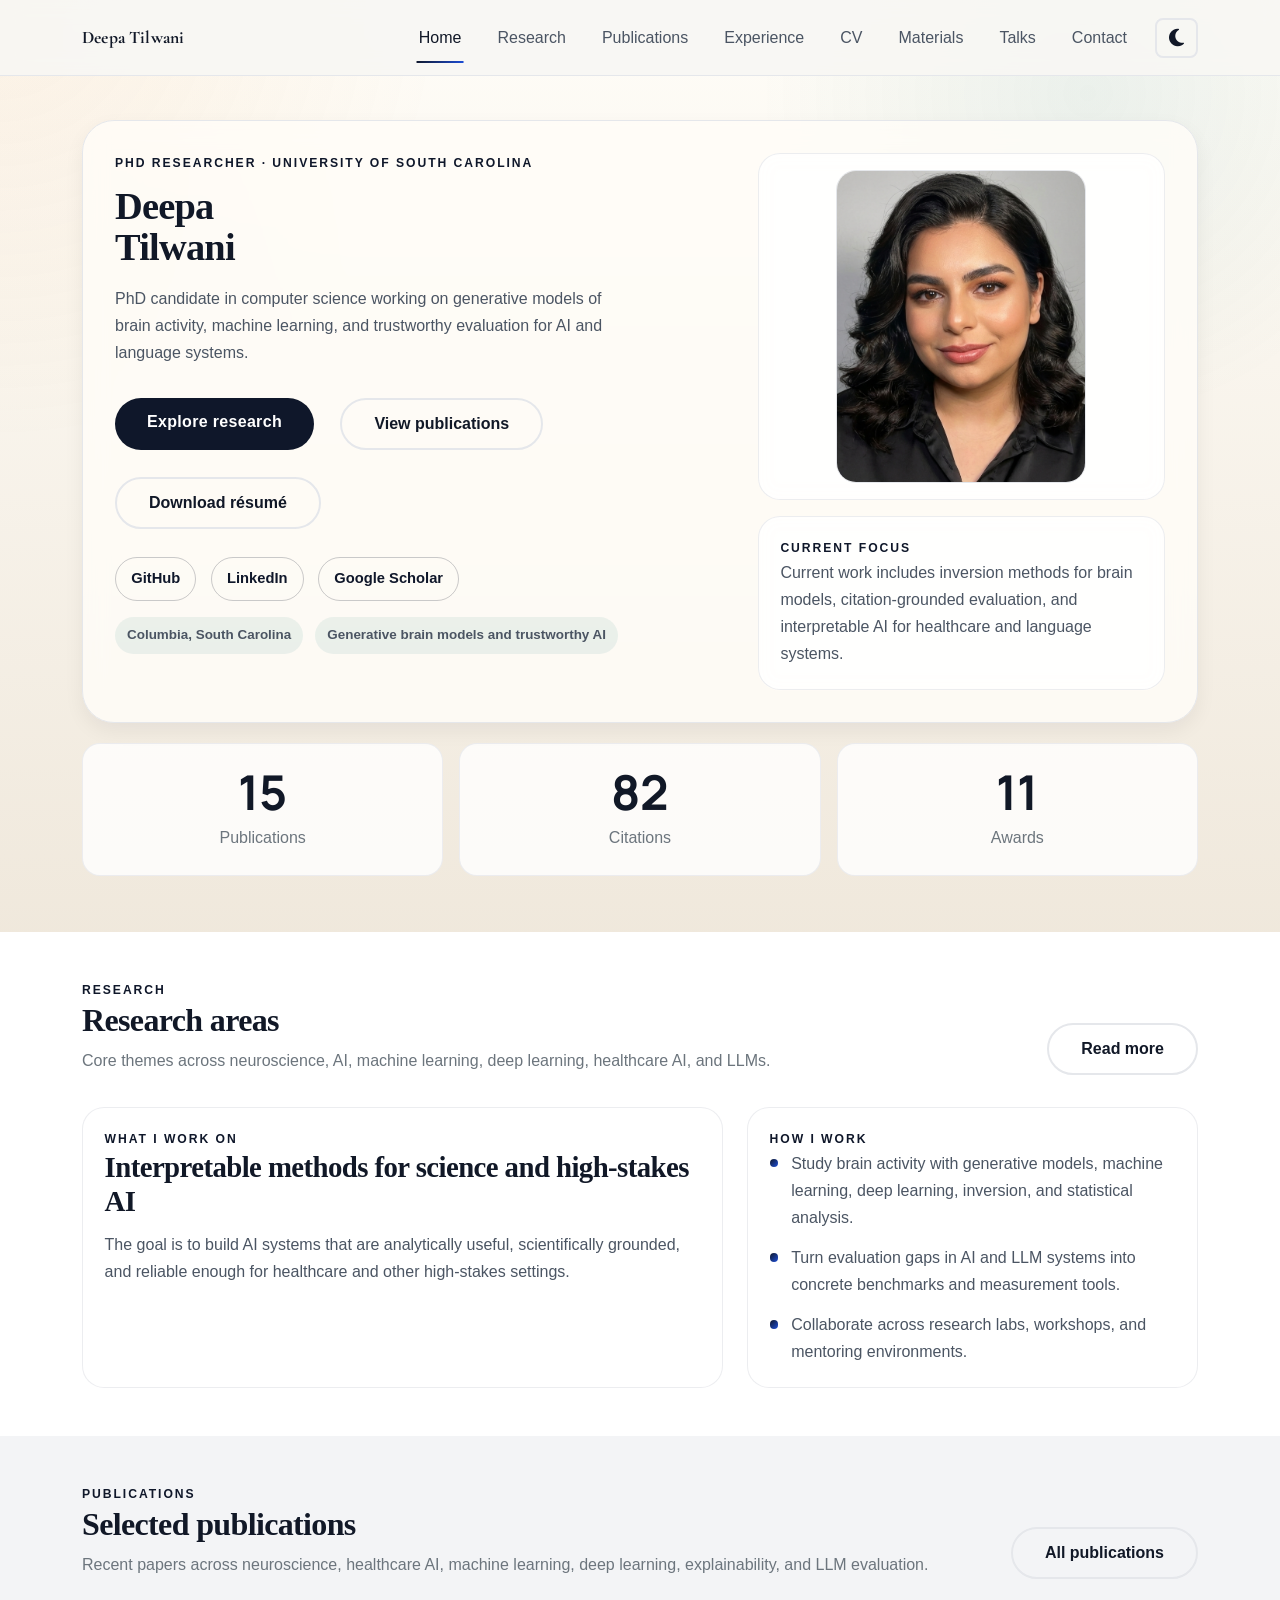
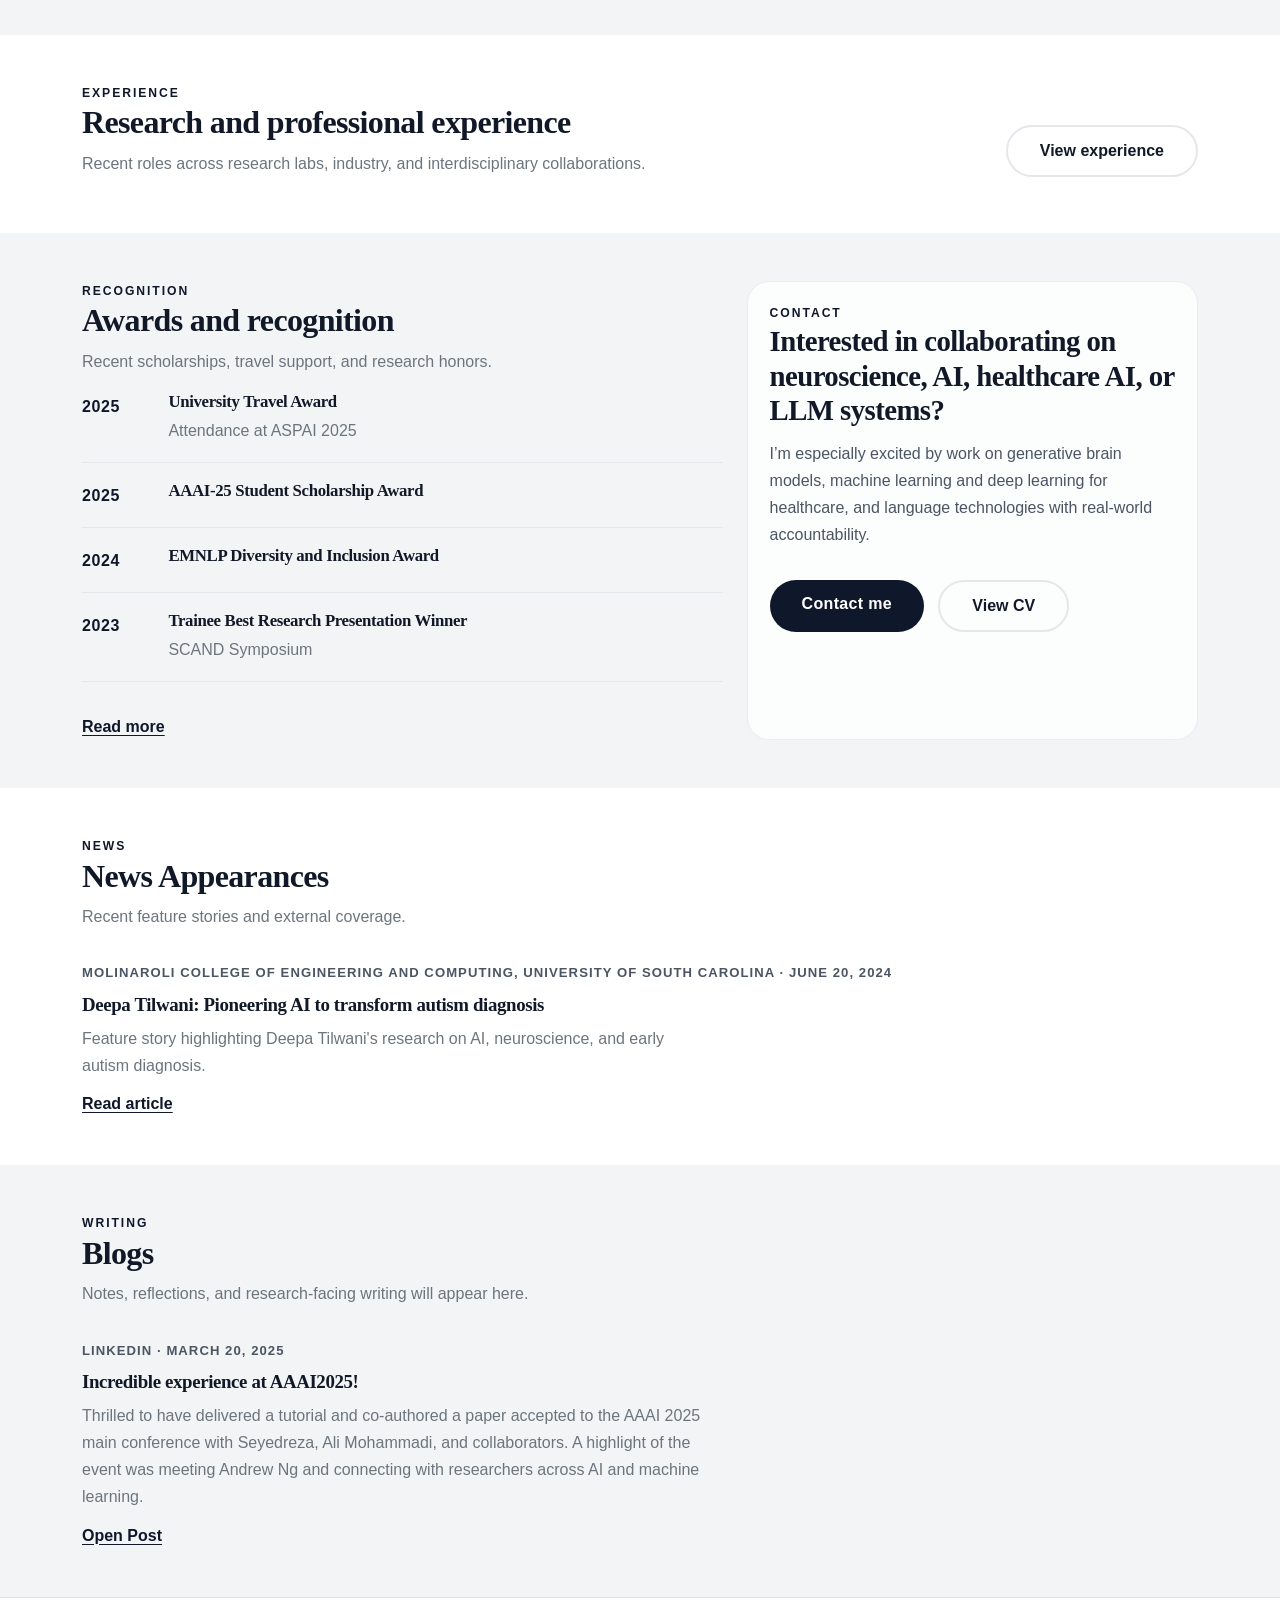
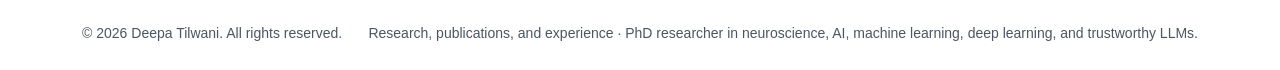
==== commit 2d1e7bd5: "updates" ====
--- a/index.html
+++ b/index.html
@@ -9,9 +9,9 @@
 <link href="https://fonts.googleapis.com/css2?family=Cormorant+Garamond:wght@600;700&family=Manrope:wght@400;500;600;700;800&display=swap" rel="stylesheet">
 <link href="https://cdn.jsdelivr.net/npm/bootstrap@5.3.2/dist/css/bootstrap.min.css" rel="stylesheet" />
 <link rel="stylesheet" href="https://cdnjs.cloudflare.com/ajax/libs/font-awesome/6.5.0/css/all.min.css" />
-<link rel="stylesheet" href="css/style.css?v=20260408" />
-<link rel="stylesheet" href="css/research.css?v=20260408" />
-<script src="assets/site-data.js?v=20260408"></script>
+<link rel="stylesheet" href="css/style.css?v=20260409" />
+<link rel="stylesheet" href="css/research.css?v=20260409" />
+<script src="assets/site-data.js?v=20260409"></script>
 </head>
 <body data-page="index">
 
@@ -210,7 +210,7 @@
   </div>
 </footer>
 <script src="https://cdn.jsdelivr.net/npm/bootstrap@5.3.2/dist/js/bootstrap.bundle.min.js"></script>
-<script src="js/main.js?v=20260408"></script>
+<script src="js/main.js?v=20260409"></script>
 
 </body>
 </html>
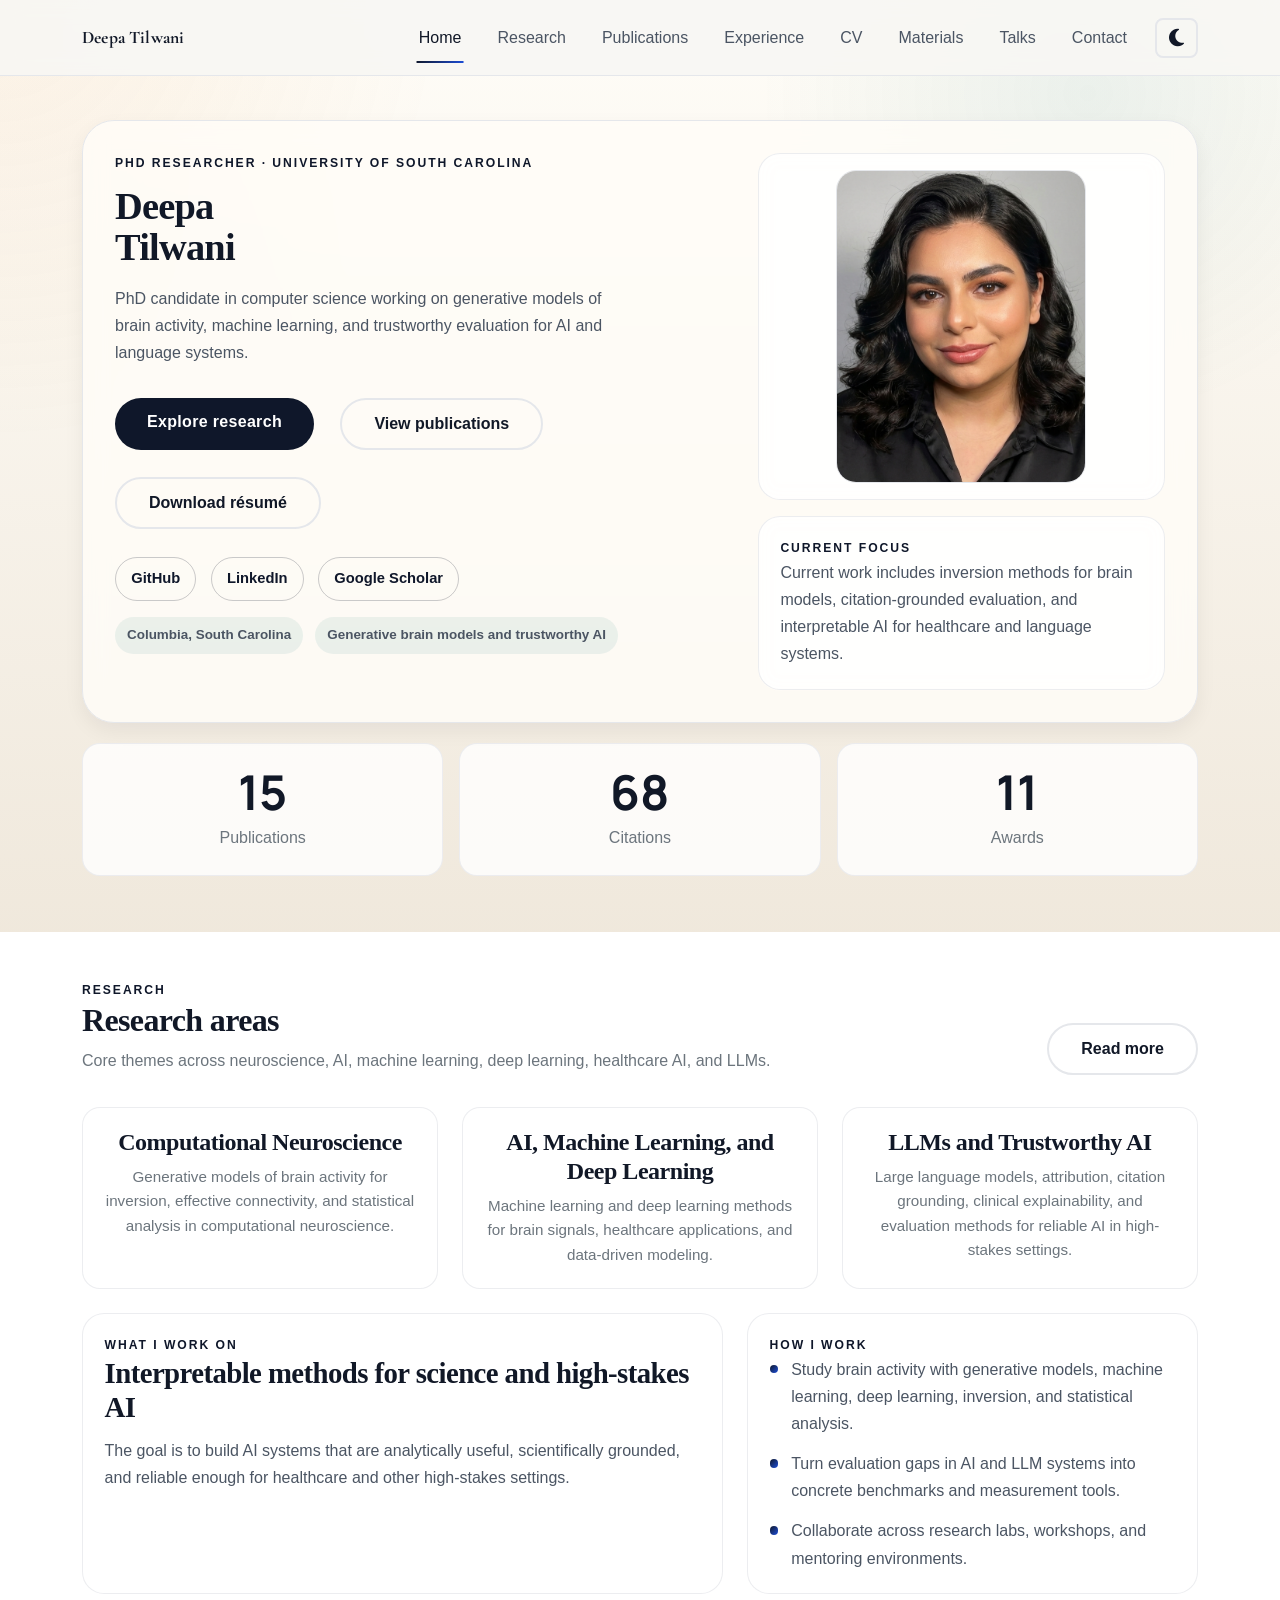
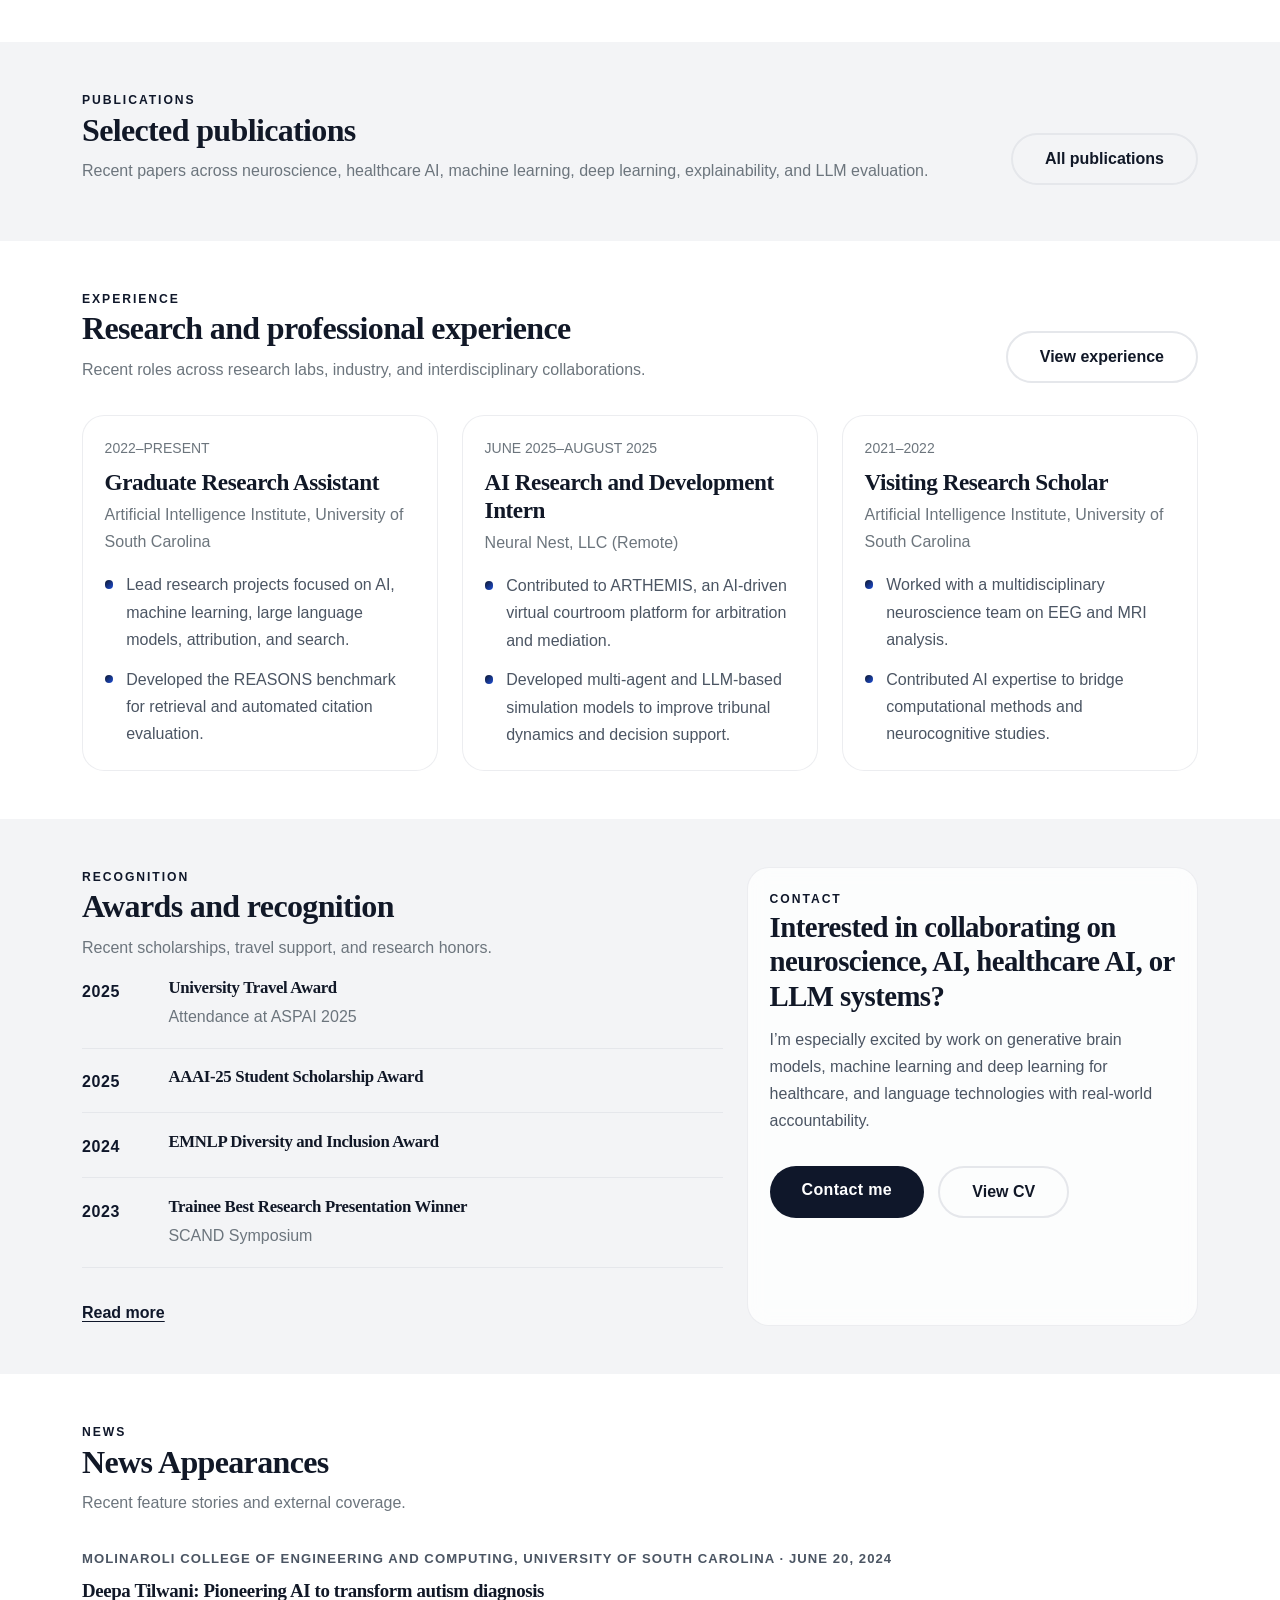
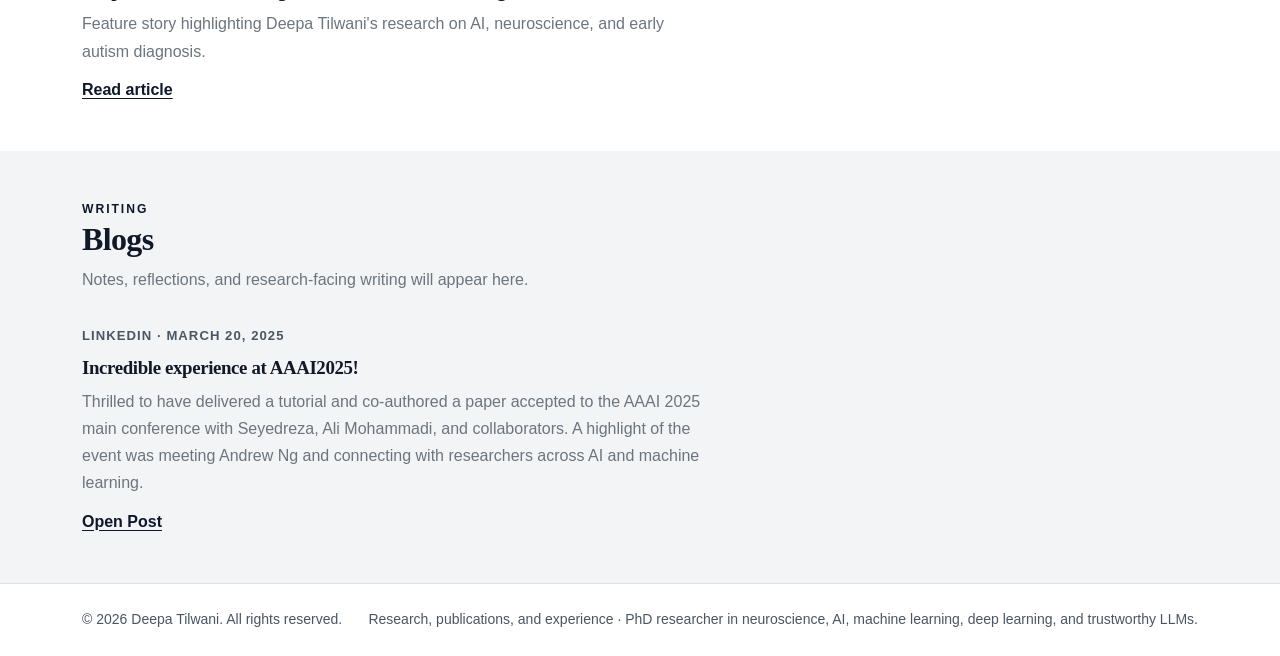
==== commit 10838d4f: "update" ====
--- a/index.html
+++ b/index.html
@@ -9,9 +9,9 @@
 <link href="https://fonts.googleapis.com/css2?family=Cormorant+Garamond:wght@600;700&family=Manrope:wght@400;500;600;700;800&display=swap" rel="stylesheet">
 <link href="https://cdn.jsdelivr.net/npm/bootstrap@5.3.2/dist/css/bootstrap.min.css" rel="stylesheet" />
 <link rel="stylesheet" href="https://cdnjs.cloudflare.com/ajax/libs/font-awesome/6.5.0/css/all.min.css" />
-<link rel="stylesheet" href="css/style.css?v=20260409" />
-<link rel="stylesheet" href="css/research.css?v=20260409" />
-<script src="assets/site-data.js?v=20260409"></script>
+<link rel="stylesheet" href="css/style.css?v=20260410" />
+<link rel="stylesheet" href="css/research.css?v=20260410" />
+<script src="assets/site-data.js?v=20260410"></script>
 </head>
 <body data-page="index">
 
@@ -210,7 +210,7 @@
   </div>
 </footer>
 <script src="https://cdn.jsdelivr.net/npm/bootstrap@5.3.2/dist/js/bootstrap.bundle.min.js"></script>
-<script src="js/main.js?v=20260409"></script>
+<script src="js/main.js?v=20260410"></script>
 
 </body>
 </html>
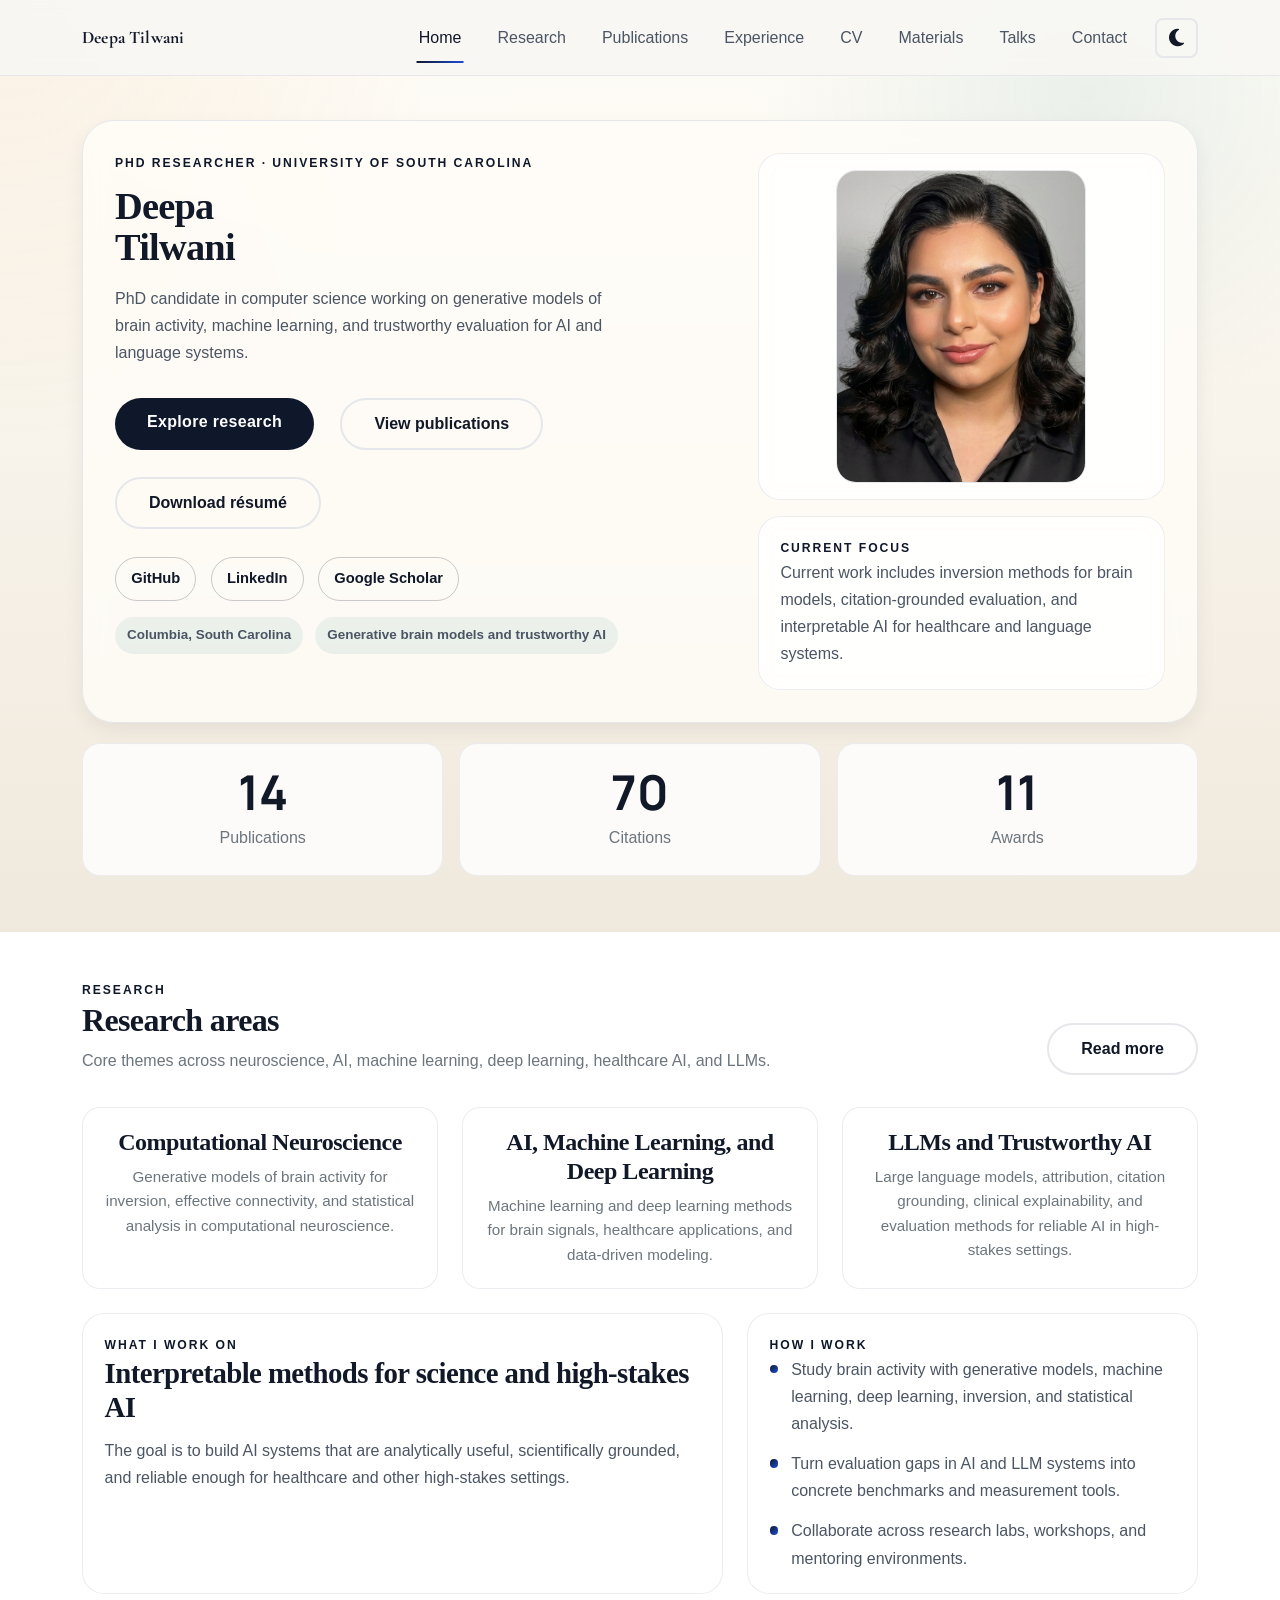
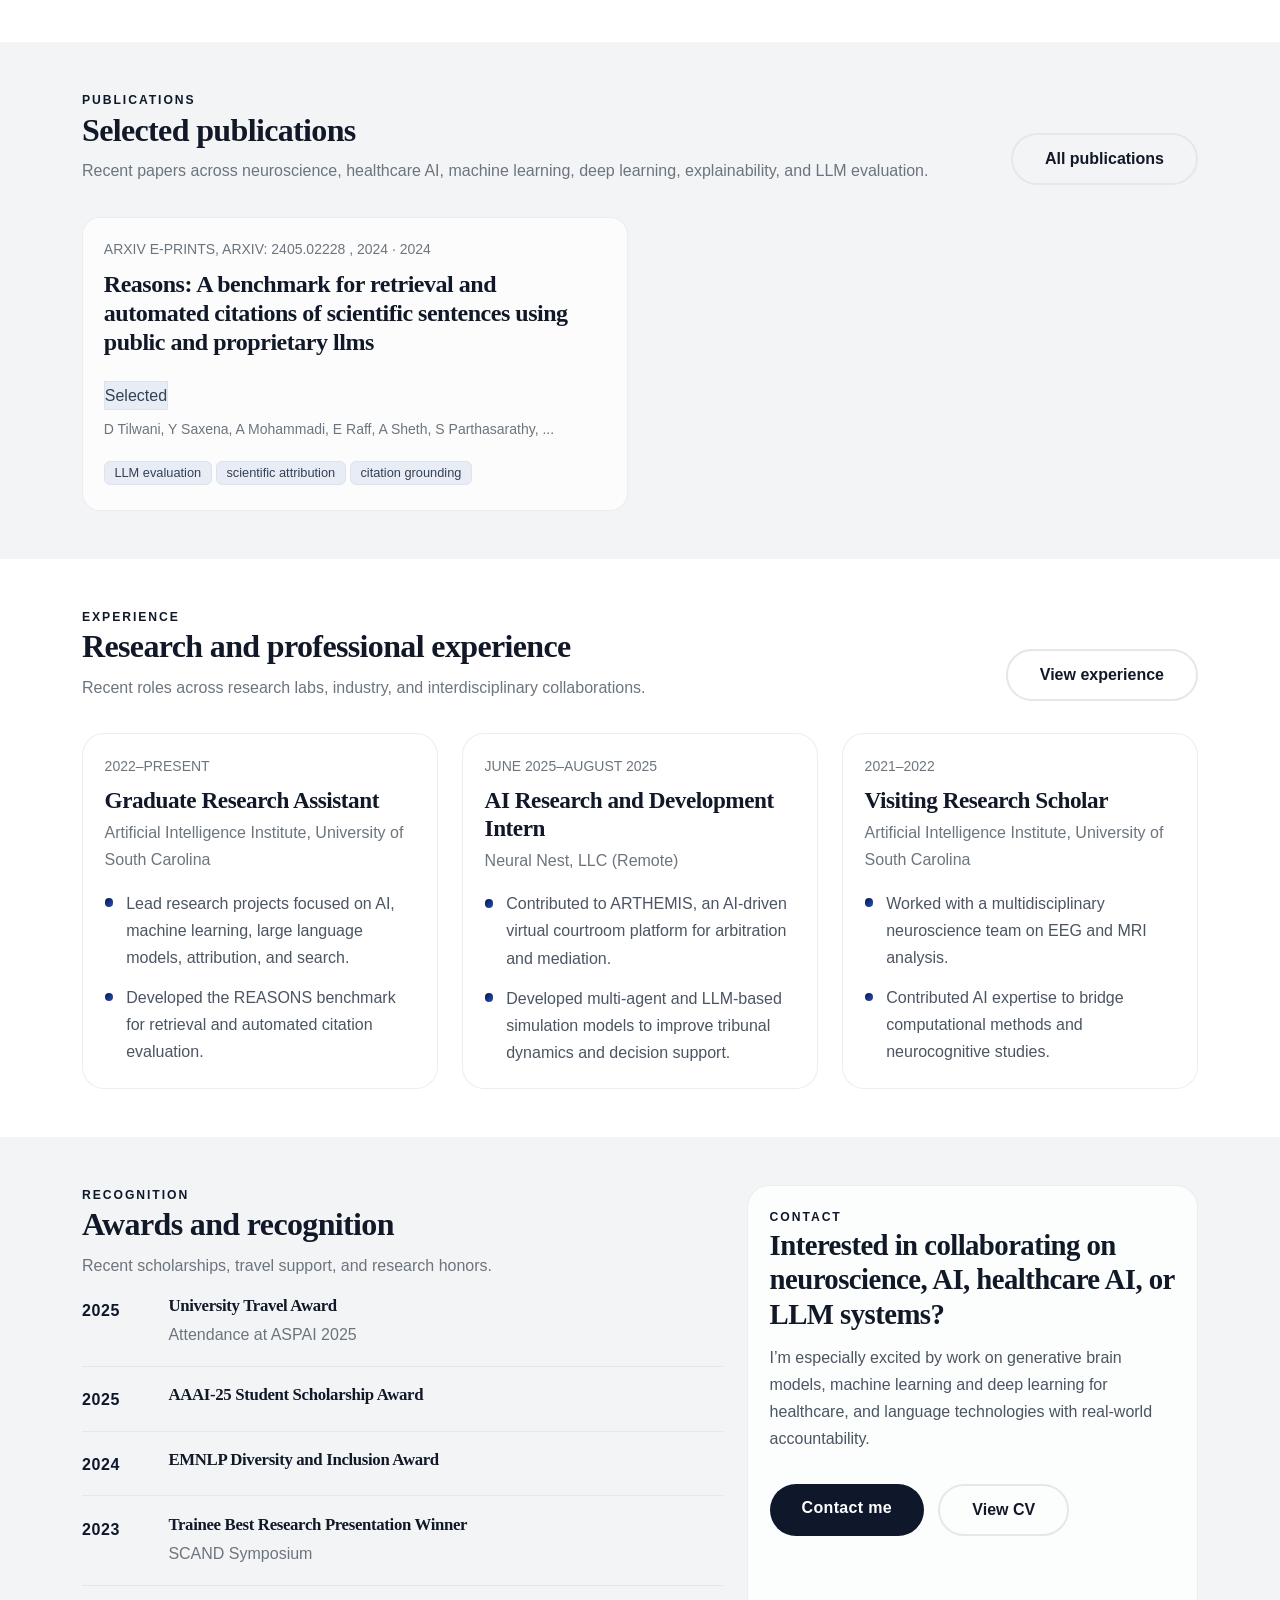
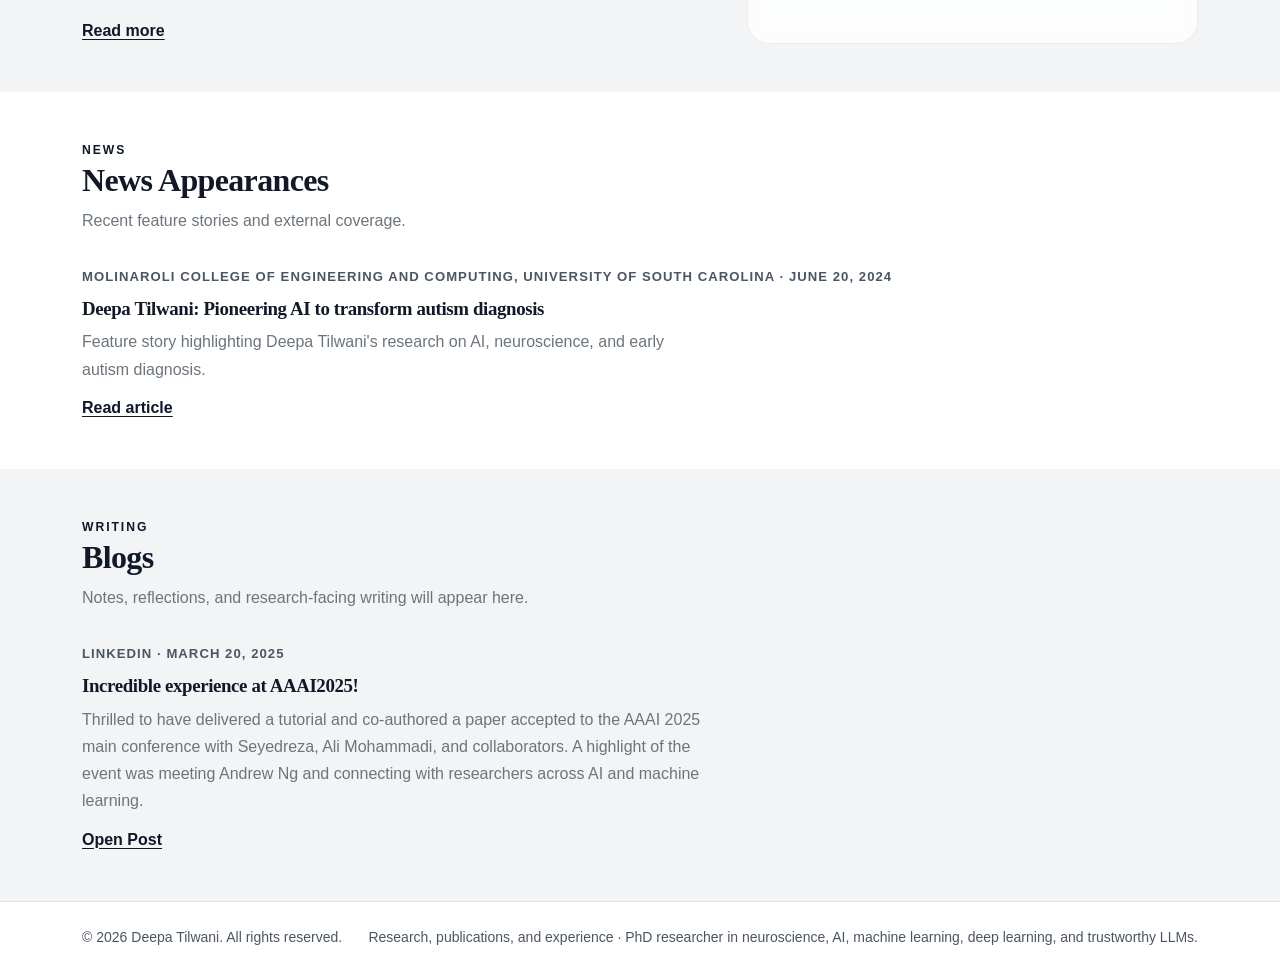
==== commit 449abf1d: "updates" ====
--- a/index.html
+++ b/index.html
@@ -9,9 +9,9 @@
 <link href="https://fonts.googleapis.com/css2?family=Cormorant+Garamond:wght@600;700&family=Manrope:wght@400;500;600;700;800&display=swap" rel="stylesheet">
 <link href="https://cdn.jsdelivr.net/npm/bootstrap@5.3.2/dist/css/bootstrap.min.css" rel="stylesheet" />
 <link rel="stylesheet" href="https://cdnjs.cloudflare.com/ajax/libs/font-awesome/6.5.0/css/all.min.css" />
-<link rel="stylesheet" href="css/style.css?v=20260410" />
-<link rel="stylesheet" href="css/research.css?v=20260410" />
-<script src="assets/site-data.js?v=20260410"></script>
+<link rel="stylesheet" href="css/style.css?v=20260411" />
+<link rel="stylesheet" href="css/research.css?v=20260411" />
+<script src="assets/site-data.js?v=20260411"></script>
 </head>
 <body data-page="index">
 
@@ -210,7 +210,7 @@
   </div>
 </footer>
 <script src="https://cdn.jsdelivr.net/npm/bootstrap@5.3.2/dist/js/bootstrap.bundle.min.js"></script>
-<script src="js/main.js?v=20260410"></script>
+<script src="js/main.js?v=20260411"></script>
 
 </body>
 </html>
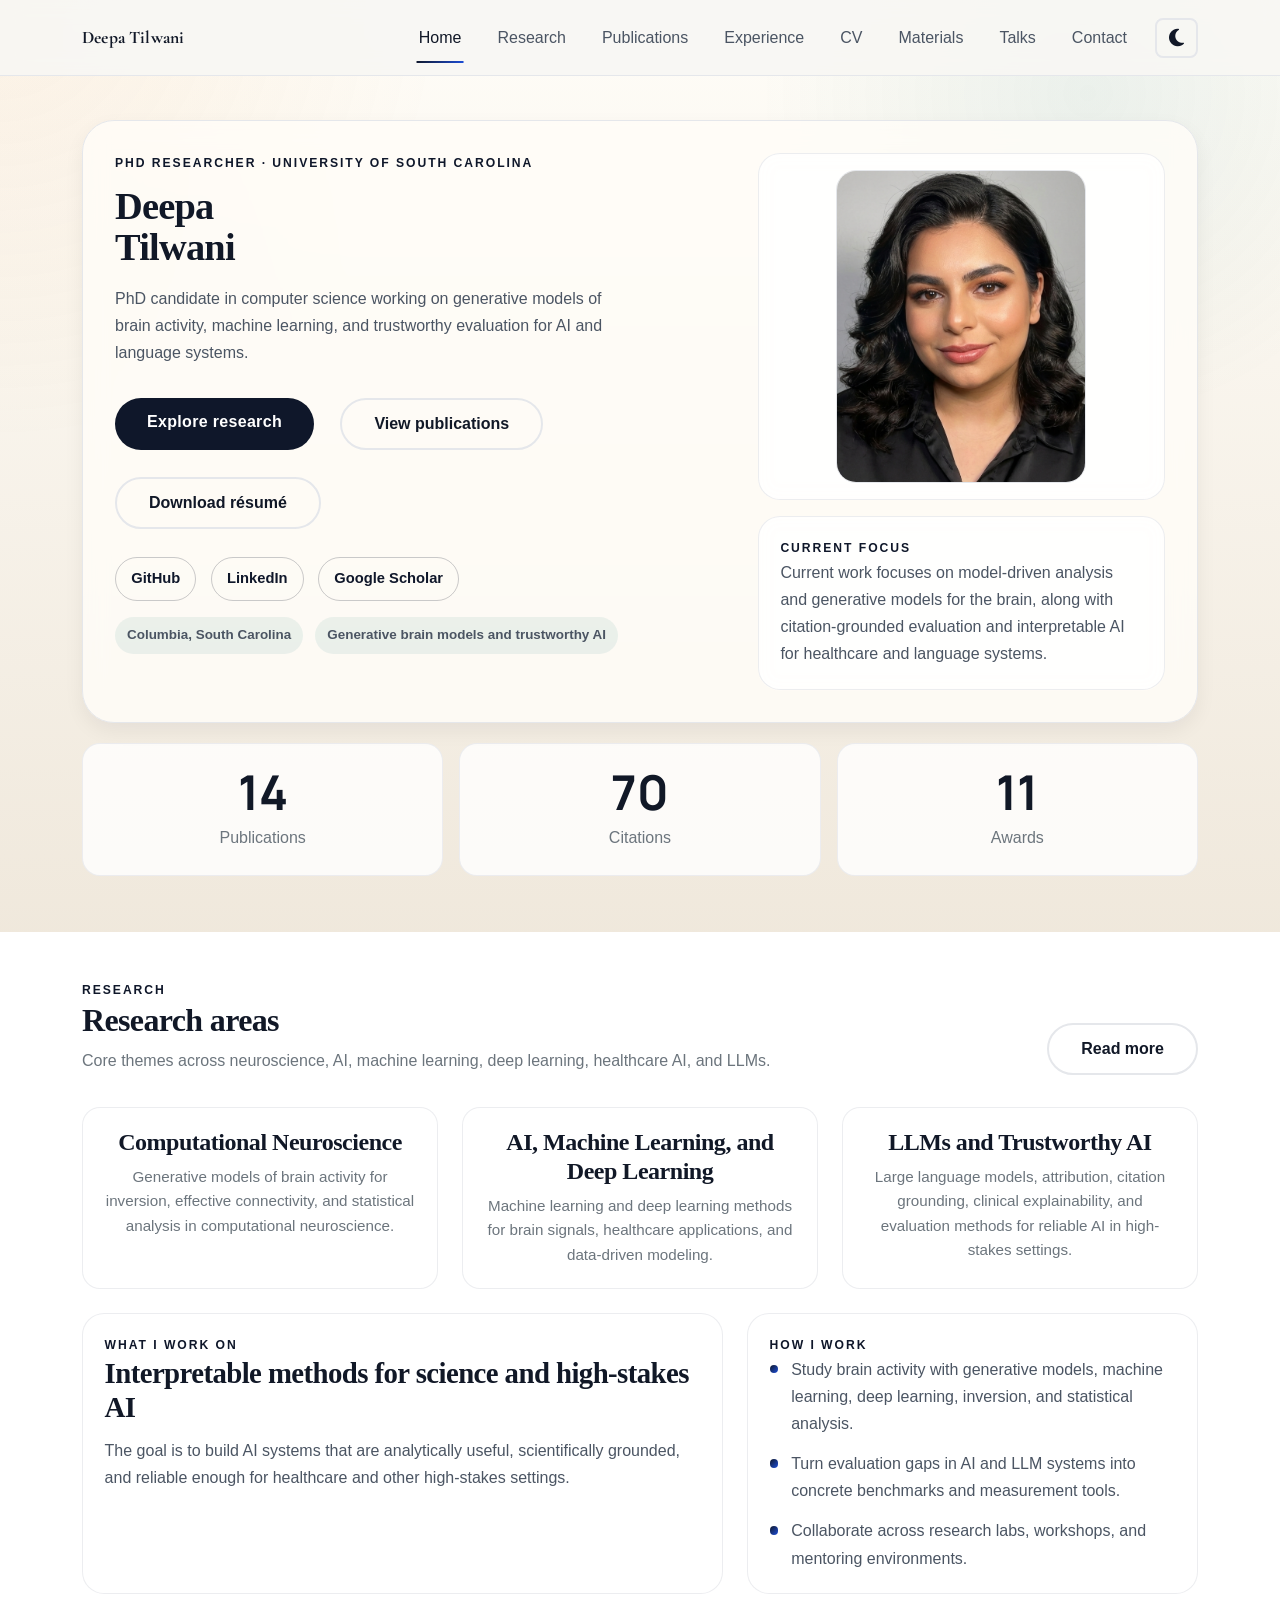
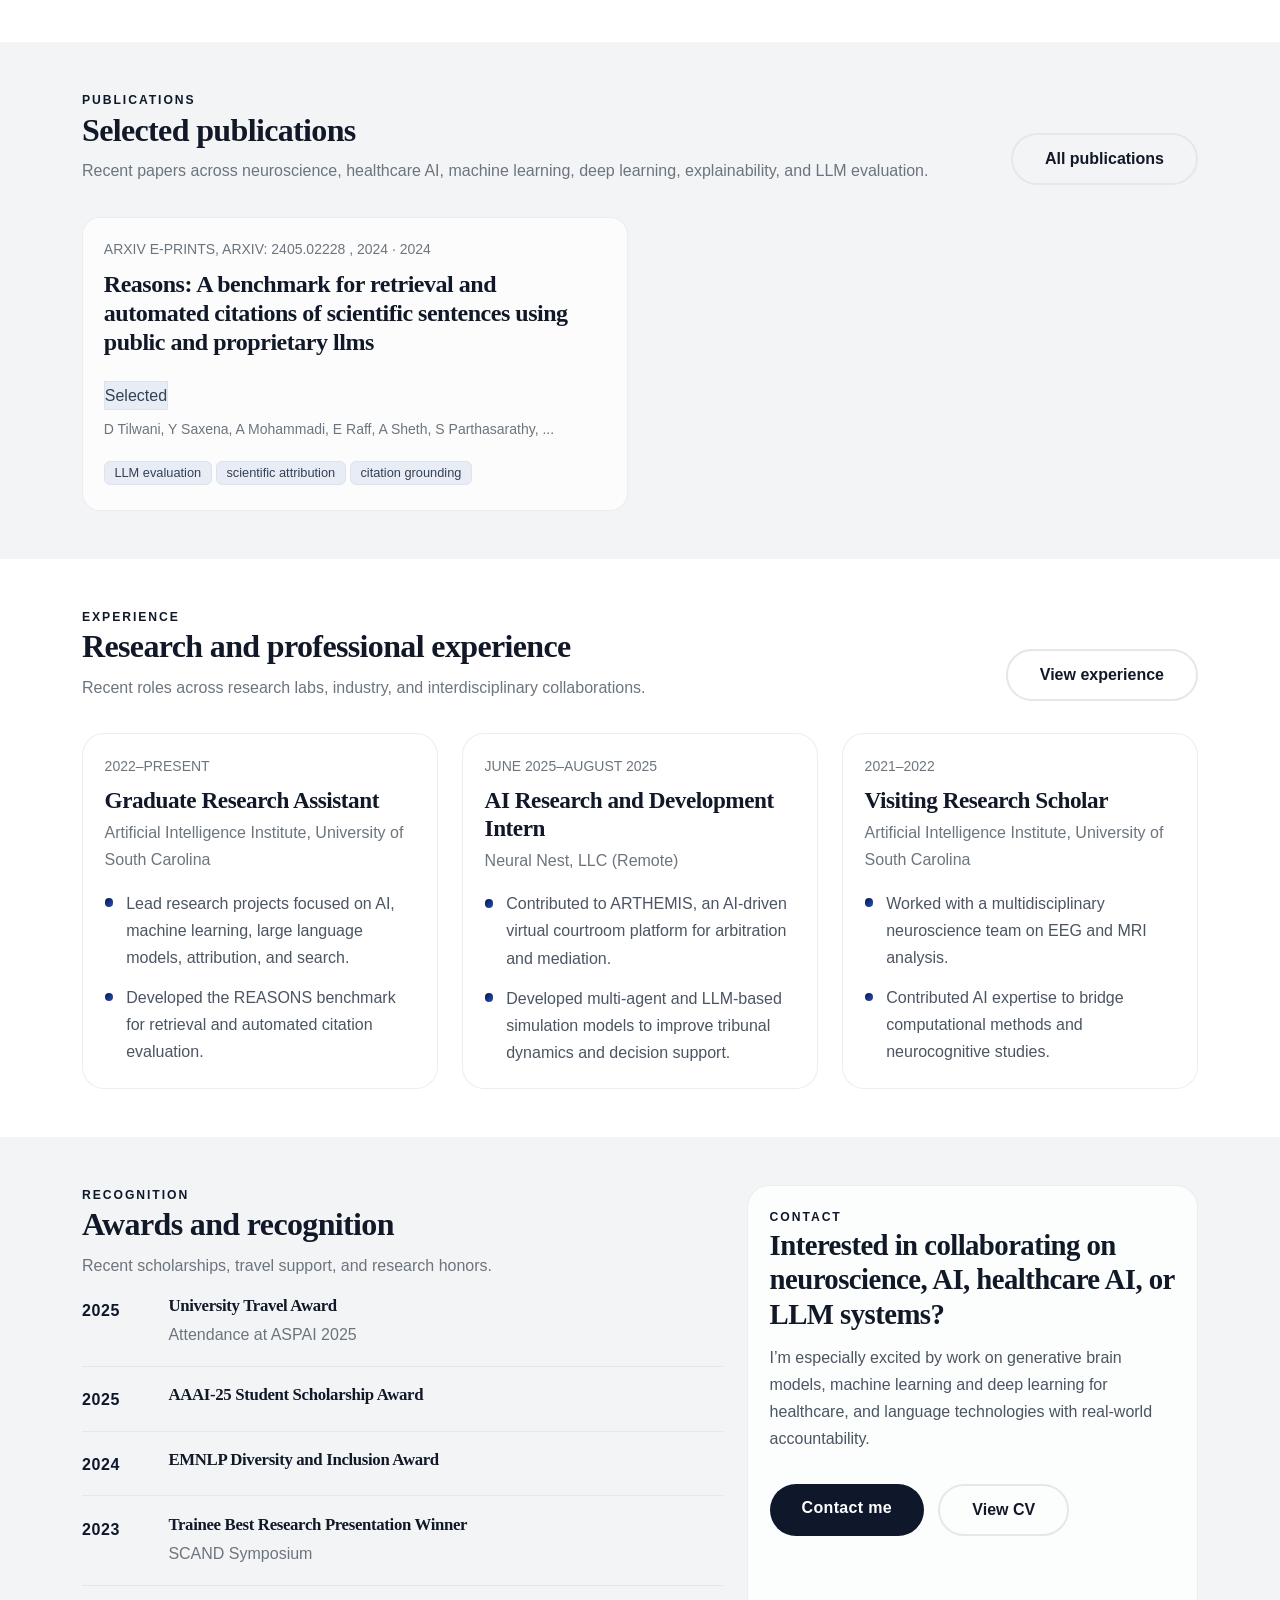
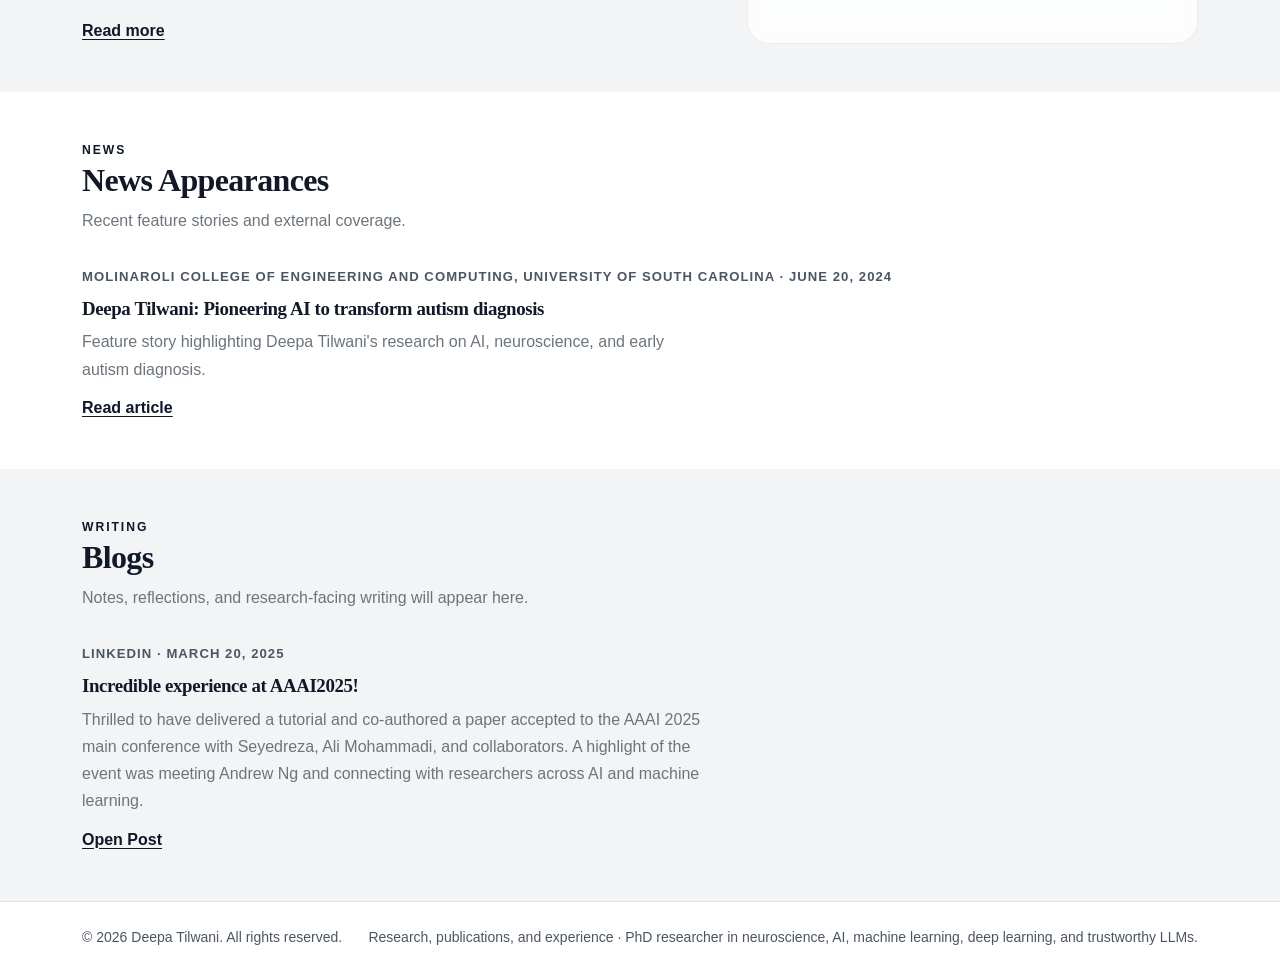
==== commit 0f050707: "update index.html" ====
--- a/index.html
+++ b/index.html
@@ -9,9 +9,9 @@
 <link href="https://fonts.googleapis.com/css2?family=Cormorant+Garamond:wght@600;700&family=Manrope:wght@400;500;600;700;800&display=swap" rel="stylesheet">
 <link href="https://cdn.jsdelivr.net/npm/bootstrap@5.3.2/dist/css/bootstrap.min.css" rel="stylesheet" />
 <link rel="stylesheet" href="https://cdnjs.cloudflare.com/ajax/libs/font-awesome/6.5.0/css/all.min.css" />
-<link rel="stylesheet" href="css/style.css?v=20260411" />
-<link rel="stylesheet" href="css/research.css?v=20260411" />
-<script src="assets/site-data.js?v=20260411"></script>
+<link rel="stylesheet" href="css/style.css?v=20260415" />
+<link rel="stylesheet" href="css/research.css?v=20260415" />
+<script src="assets/site-data.js?v=20260415"></script>
 </head>
 <body data-page="index">
 
@@ -65,7 +65,7 @@
         </div>
         <div class="home-focus-card">
           <div class="eyebrow">Current focus</div>
-          <p class="mb-0">Current work includes inversion methods for brain models, citation-grounded evaluation, and interpretable AI for healthcare and language systems.</p>
+          <p class="mb-0">Current work focuses on model-driven analysis and generative models for the brain, along with citation-grounded evaluation and interpretable AI for healthcare and language systems.</p>
         </div>
       </div>
     </div>
@@ -210,7 +210,7 @@
   </div>
 </footer>
 <script src="https://cdn.jsdelivr.net/npm/bootstrap@5.3.2/dist/js/bootstrap.bundle.min.js"></script>
-<script src="js/main.js?v=20260411"></script>
+<script src="js/main.js?v=20260415"></script>
 
 </body>
 </html>
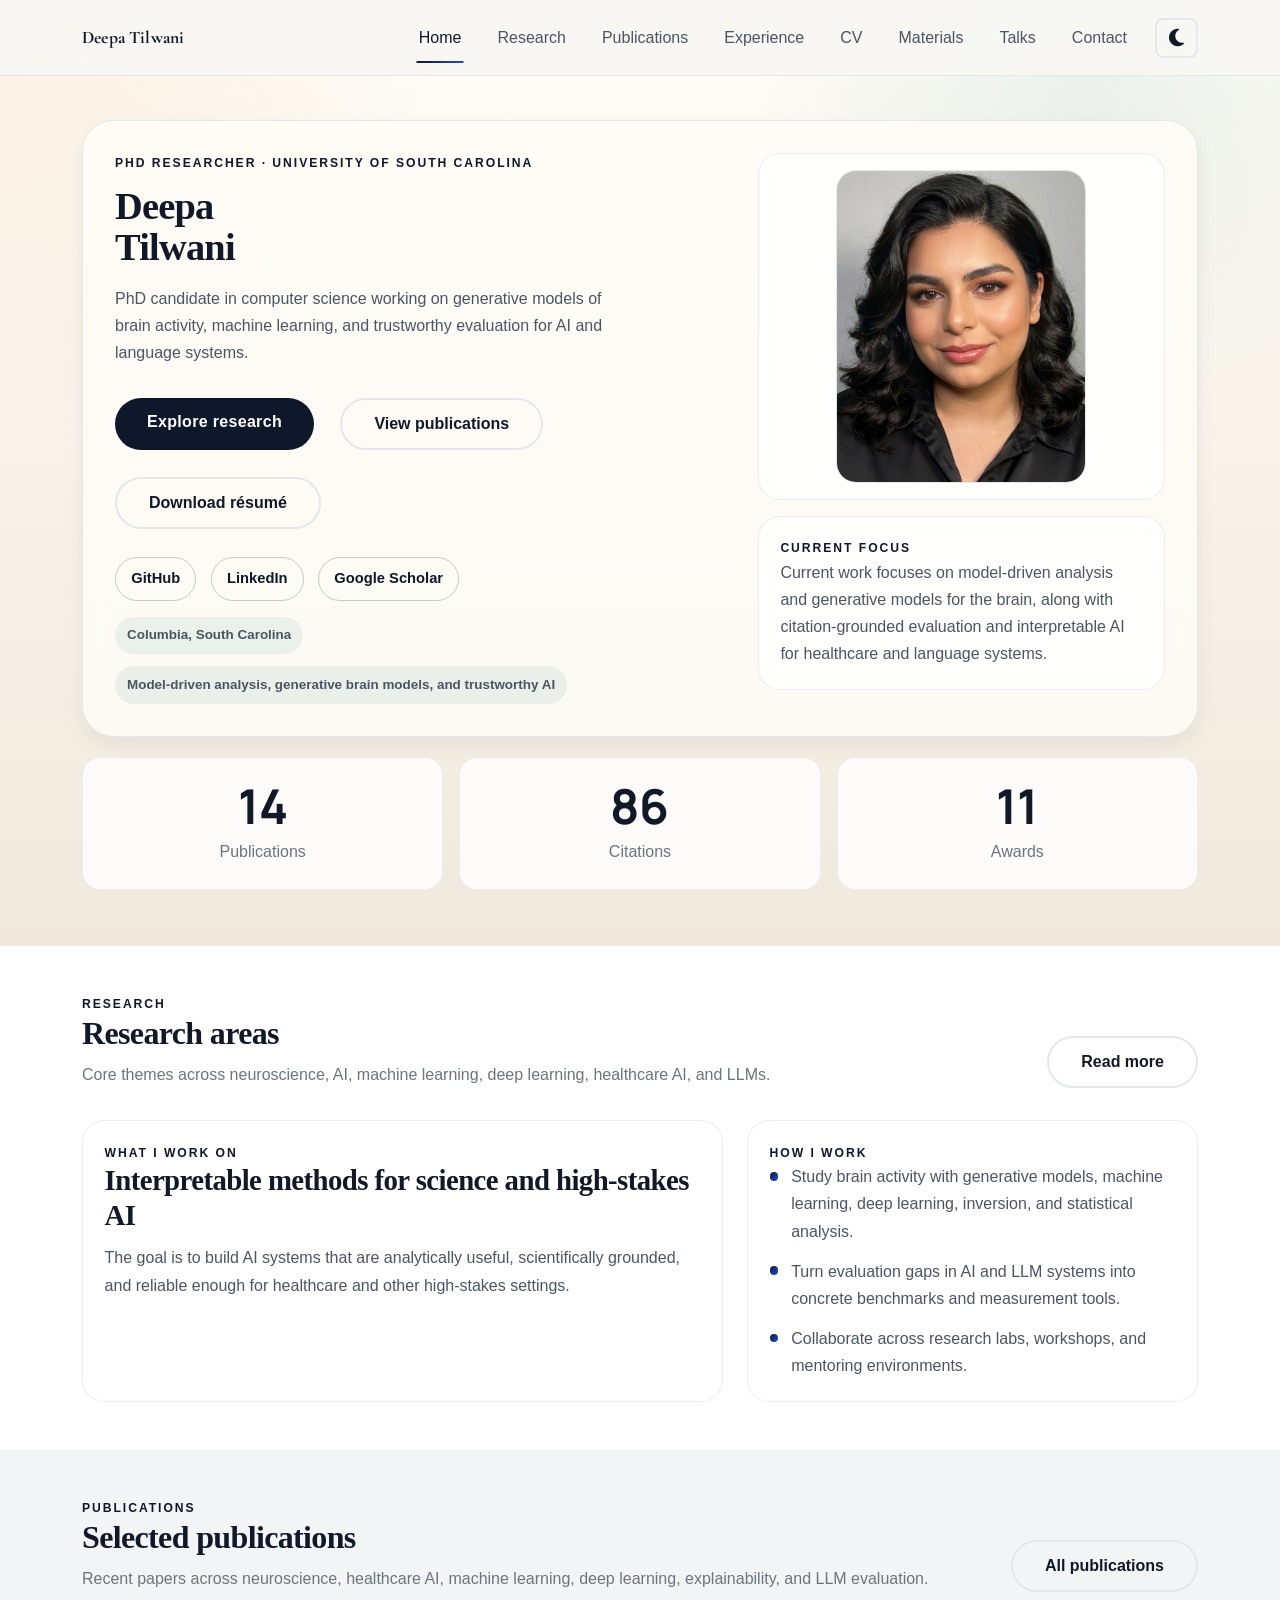
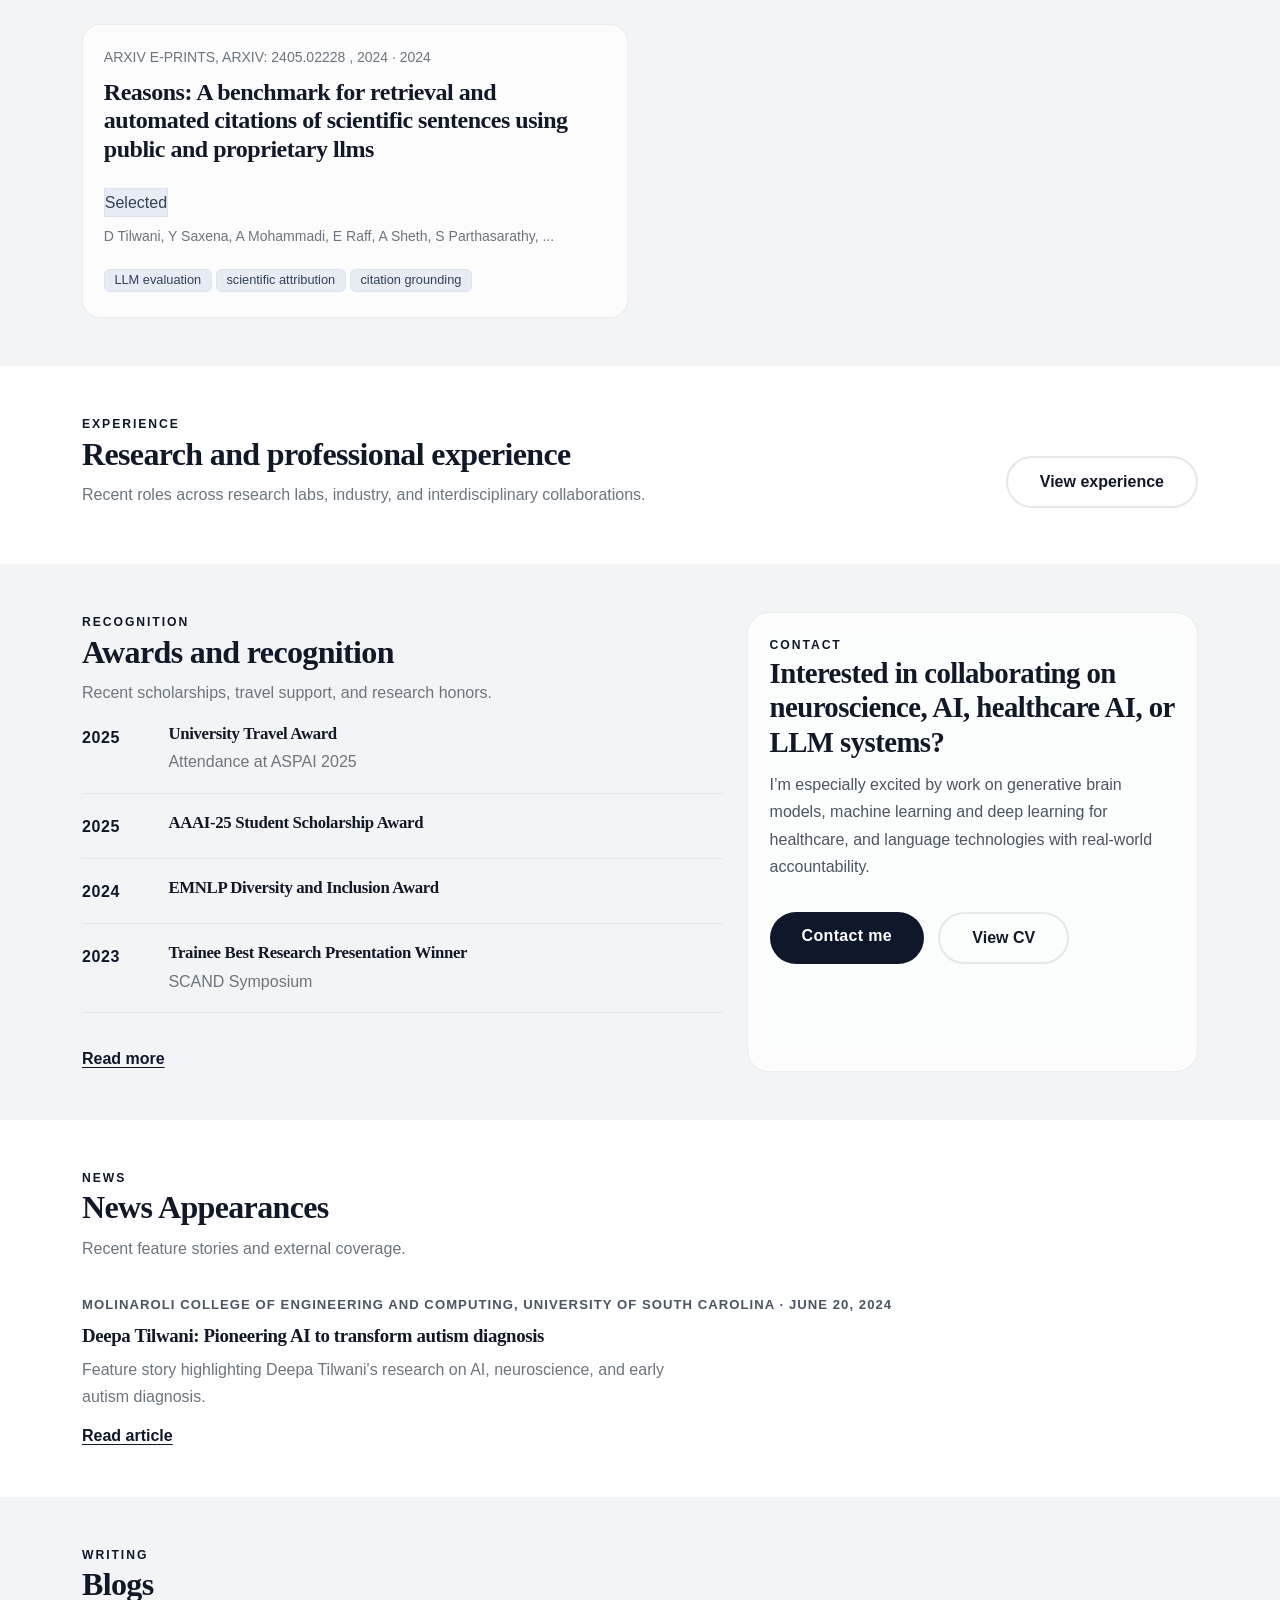
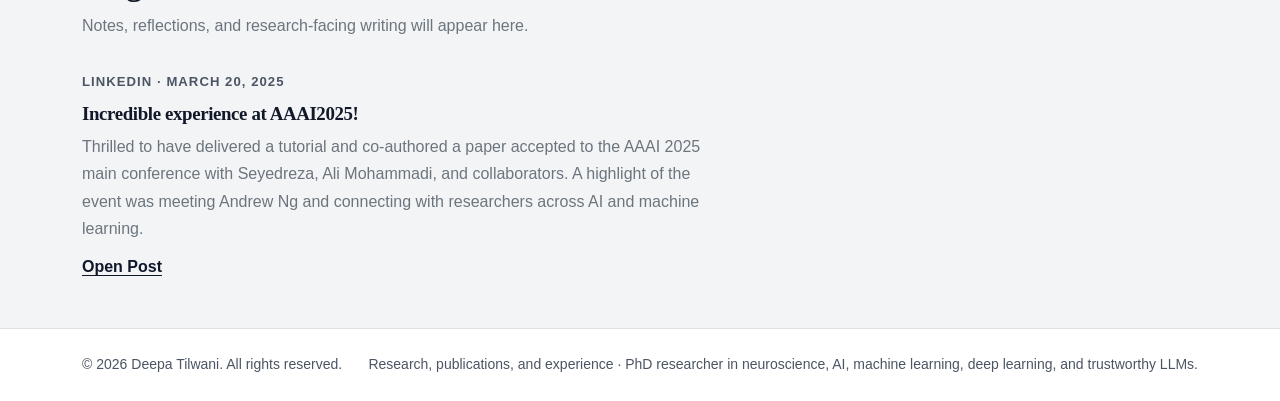
==== commit d2815f21: "add more info" ====
--- a/index.html
+++ b/index.html
@@ -9,9 +9,9 @@
 <link href="https://fonts.googleapis.com/css2?family=Cormorant+Garamond:wght@600;700&family=Manrope:wght@400;500;600;700;800&display=swap" rel="stylesheet">
 <link href="https://cdn.jsdelivr.net/npm/bootstrap@5.3.2/dist/css/bootstrap.min.css" rel="stylesheet" />
 <link rel="stylesheet" href="https://cdnjs.cloudflare.com/ajax/libs/font-awesome/6.5.0/css/all.min.css" />
-<link rel="stylesheet" href="css/style.css?v=20260415" />
-<link rel="stylesheet" href="css/research.css?v=20260415" />
-<script src="assets/site-data.js?v=20260415"></script>
+<link rel="stylesheet" href="css/style.css?v=20260416" />
+<link rel="stylesheet" href="css/research.css?v=20260416" />
+<script src="assets/site-data.js?v=20260416"></script>
 </head>
 <body data-page="index">
 
@@ -56,7 +56,7 @@
         </div>
         <div class="home-meta">
           <span>Columbia, South Carolina</span>
-          <span>Generative brain models and trustworthy AI</span>
+          <span>Model-driven analysis, generative brain models, and trustworthy AI</span>
         </div>
       </div>
       <div class="home-hero-side">
@@ -210,7 +210,7 @@
   </div>
 </footer>
 <script src="https://cdn.jsdelivr.net/npm/bootstrap@5.3.2/dist/js/bootstrap.bundle.min.js"></script>
-<script src="js/main.js?v=20260415"></script>
+<script src="js/main.js?v=20260416"></script>
 
 </body>
 </html>
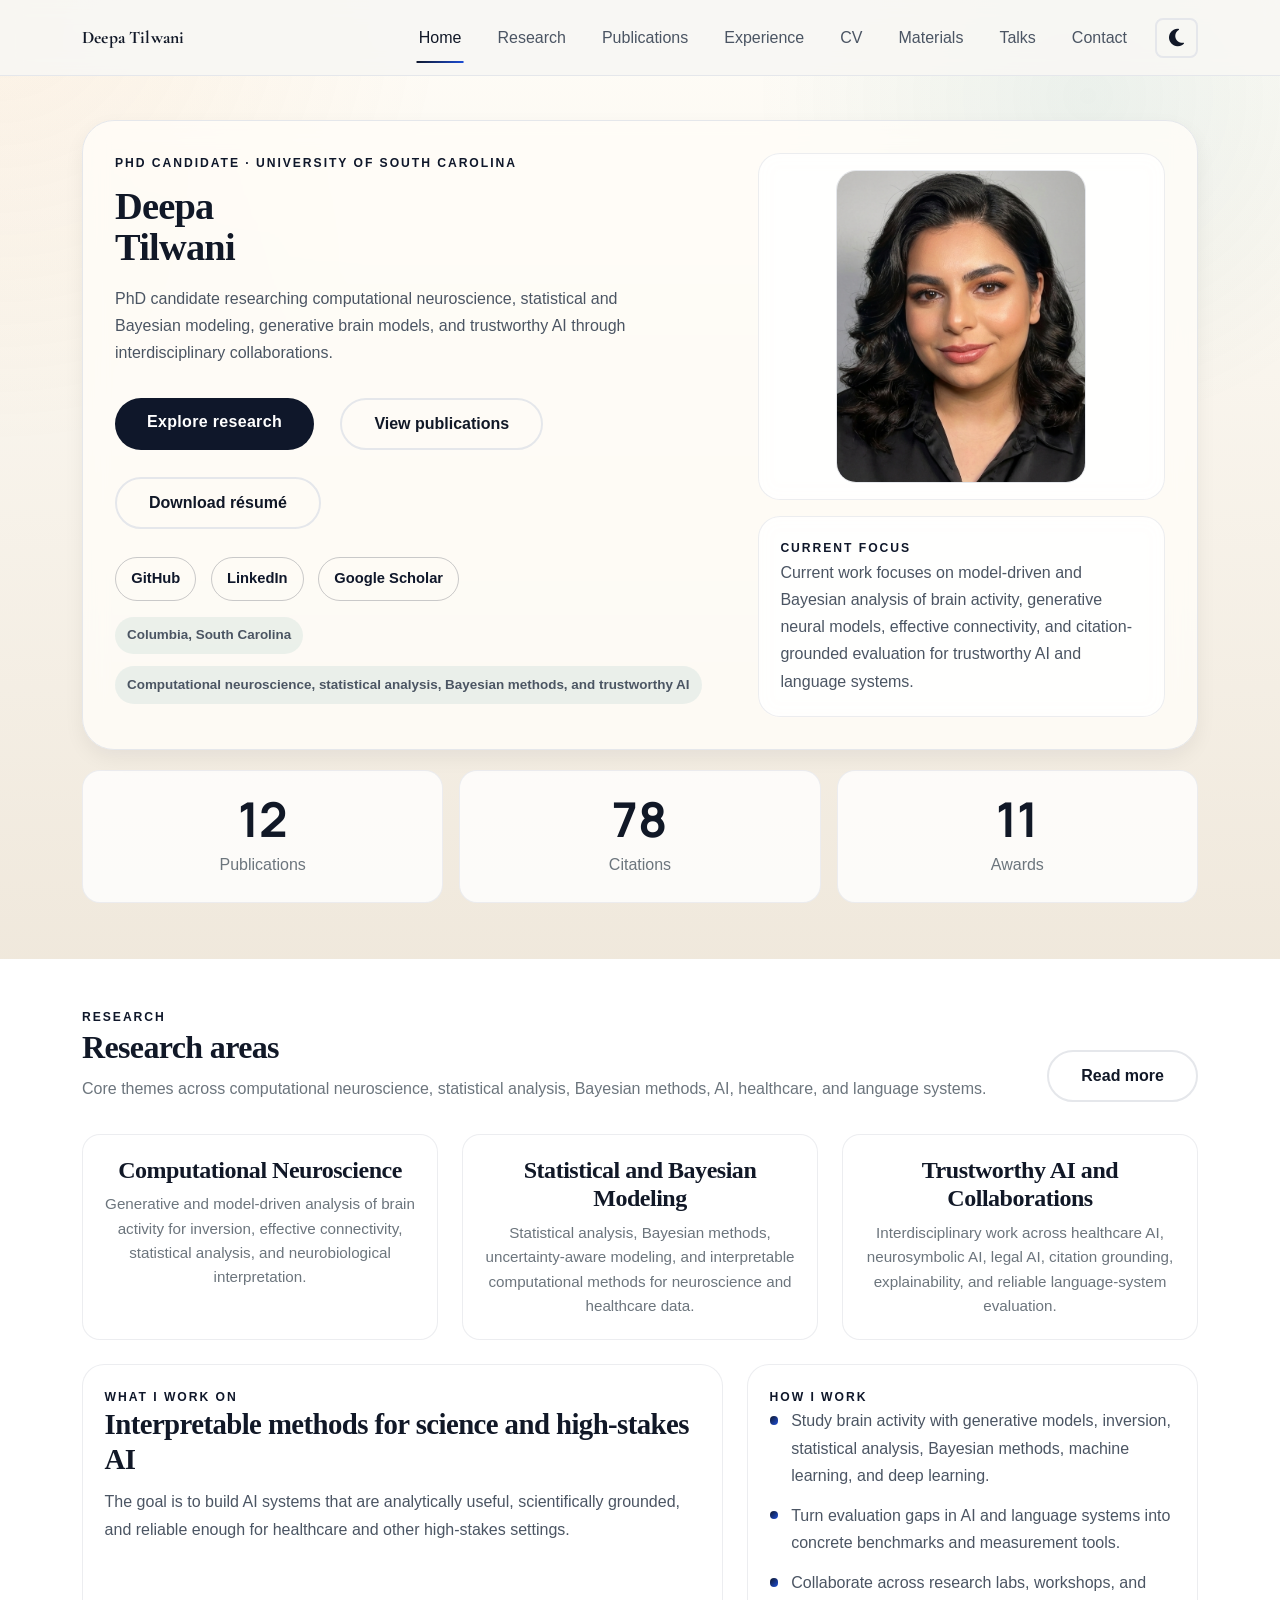
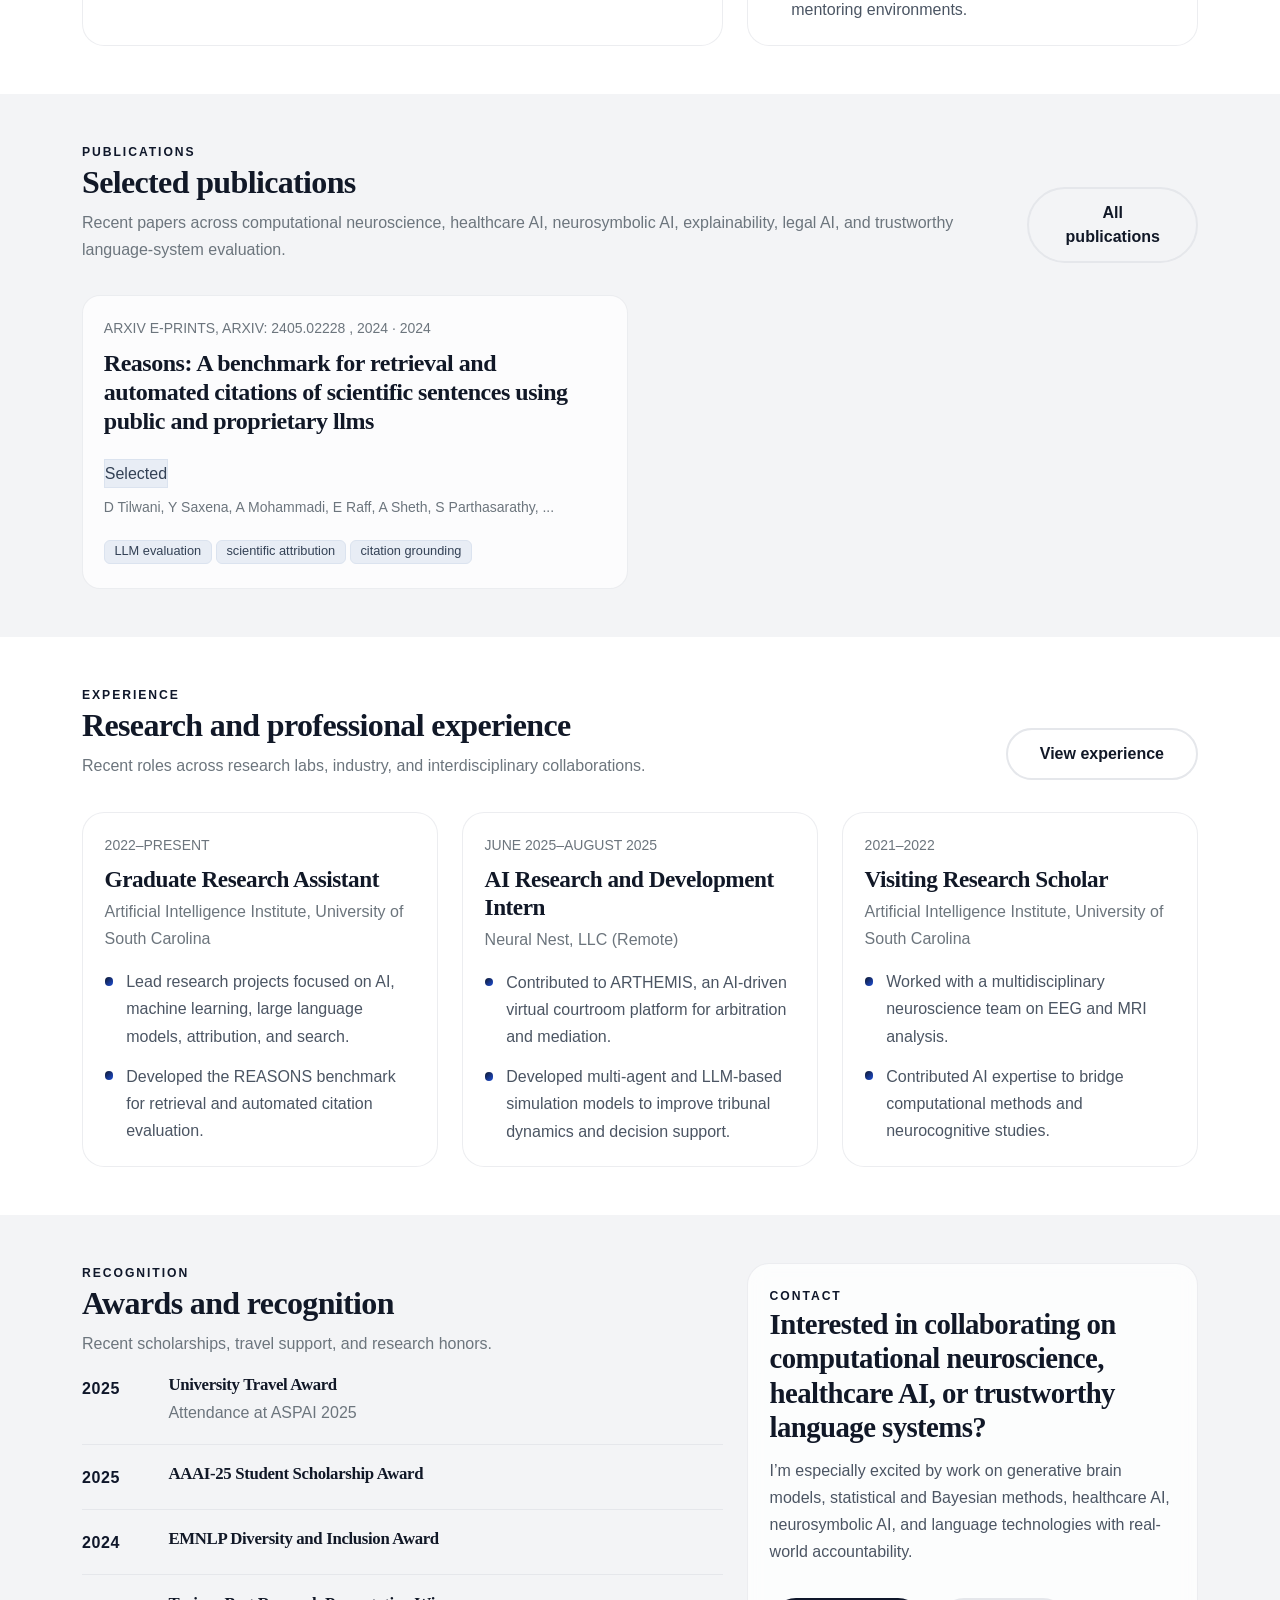
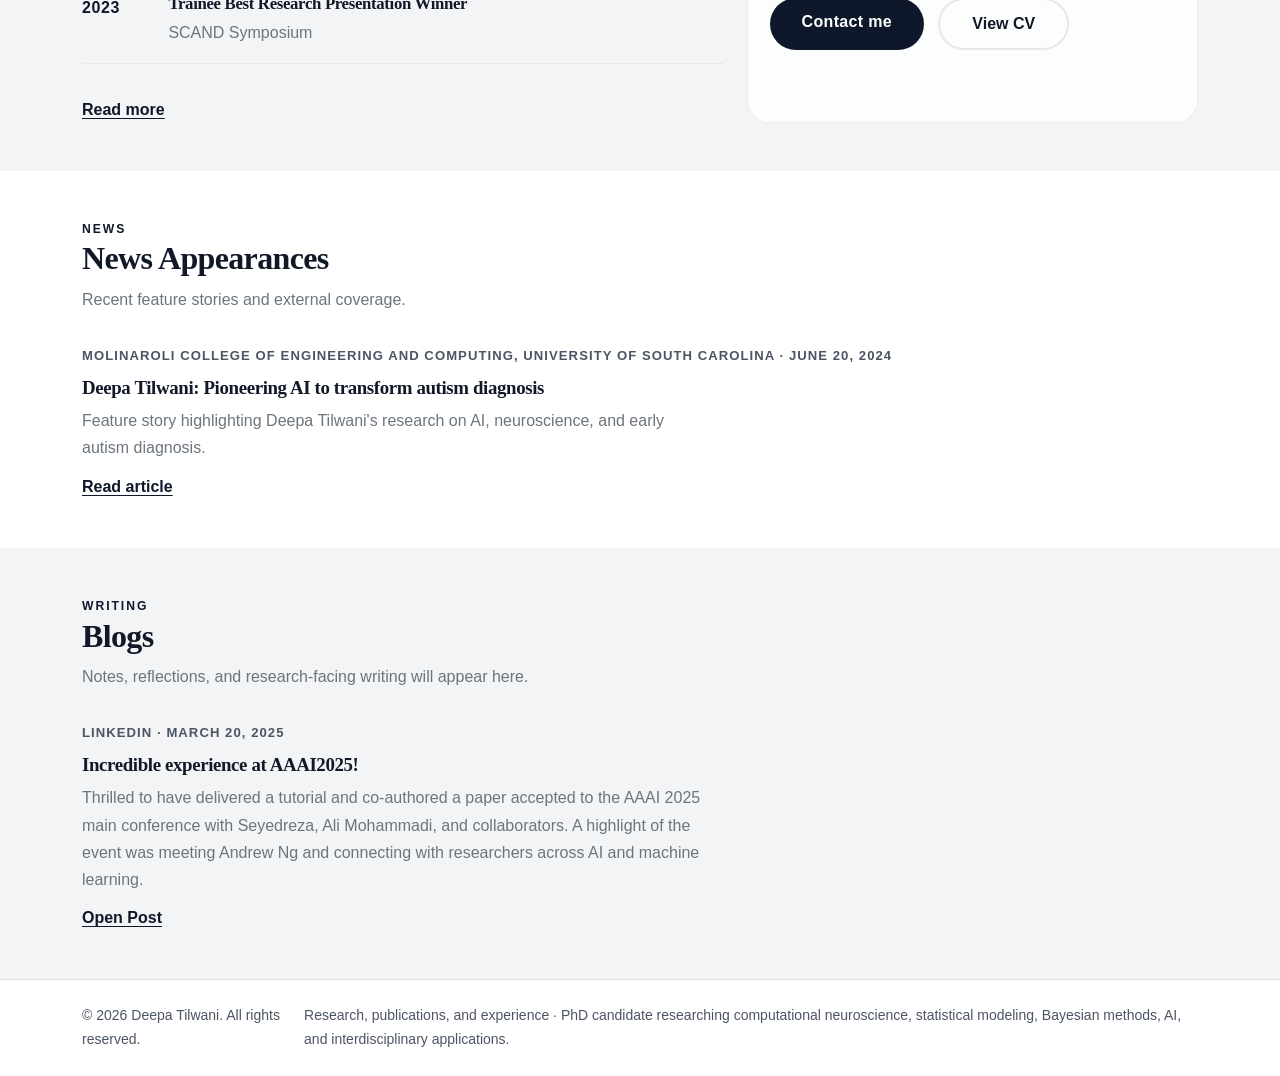
==== commit 200505bb: "updates - page defns" ====
--- a/index.html
+++ b/index.html
@@ -41,9 +41,9 @@
   <div class="container">
     <div class="home-hero-card">
       <div class="home-hero-copy">
-        <div class="eyebrow">PhD Researcher · University of South Carolina</div>
+        <div class="eyebrow">PhD Candidate · University of South Carolina</div>
         <h1 class="home-title">Deepa Tilwani</h1>
-        <p class="home-summary">PhD candidate in computer science working on generative models of brain activity, machine learning, and trustworthy evaluation for AI and language systems.</p>
+        <p class="home-summary">PhD candidate researching computational neuroscience, statistical and Bayesian modeling, generative brain models, and trustworthy AI through interdisciplinary collaborations.</p>
         <div class="hero-links">
           <a class="btn btn-accent" href="research.html">Explore research</a>
           <a class="btn btn-outline-accent" href="publications.html">View publications</a>
@@ -56,7 +56,7 @@
         </div>
         <div class="home-meta">
           <span>Columbia, South Carolina</span>
-          <span>Model-driven analysis, generative brain models, and trustworthy AI</span>
+          <span>Computational neuroscience, statistical analysis, Bayesian methods, and trustworthy AI</span>
         </div>
       </div>
       <div class="home-hero-side">
@@ -65,7 +65,7 @@
         </div>
         <div class="home-focus-card">
           <div class="eyebrow">Current focus</div>
-          <p class="mb-0">Current work focuses on model-driven analysis and generative models for the brain, along with citation-grounded evaluation and interpretable AI for healthcare and language systems.</p>
+          <p class="mb-0">Current work focuses on model-driven and Bayesian analysis of brain activity, generative neural models, effective connectivity, and citation-grounded evaluation for trustworthy AI and language systems.</p>
         </div>
       </div>
     </div>
@@ -92,7 +92,7 @@
       <div>
         <div class="eyebrow">Research</div>
         <h2 class="section-title mb-2">Research areas</h2>
-        <p class="text-secondary mb-0">Core themes across neuroscience, AI, machine learning, deep learning, healthcare AI, and LLMs.</p>
+        <p class="text-secondary mb-0">Core themes across computational neuroscience, statistical analysis, Bayesian methods, AI, healthcare, and language systems.</p>
       </div>
       <a class="btn btn-outline-accent" href="research.html">Read more</a>
     </div>
@@ -109,8 +109,8 @@
         <article class="spotlight-card spotlight-card-compact h-100">
           <div class="eyebrow">How I work</div>
           <ul class="signal-list mb-0">
-            <li>Study brain activity with generative models, machine learning, deep learning, inversion, and statistical analysis.</li>
-            <li>Turn evaluation gaps in AI and LLM systems into concrete benchmarks and measurement tools.</li>
+            <li>Study brain activity with generative models, inversion, statistical analysis, Bayesian methods, machine learning, and deep learning.</li>
+            <li>Turn evaluation gaps in AI and language systems into concrete benchmarks and measurement tools.</li>
             <li>Collaborate across research labs, workshops, and mentoring environments.</li>
           </ul>
         </article>
@@ -125,7 +125,7 @@
       <div>
         <div class="eyebrow">Publications</div>
         <h2 class="section-title mb-2">Selected publications</h2>
-        <p class="text-secondary mb-0">Recent papers across neuroscience, healthcare AI, machine learning, deep learning, explainability, and LLM evaluation.</p>
+        <p class="text-secondary mb-0">Recent papers across computational neuroscience, healthcare AI, neurosymbolic AI, explainability, legal AI, and trustworthy language-system evaluation.</p>
       </div>
       <a class="btn btn-outline-accent" href="publications.html">All publications</a>
     </div>
@@ -163,8 +163,8 @@
       <div class="col-lg-5">
         <article class="cta-card h-100">
           <div class="eyebrow">Contact</div>
-          <h3>Interested in collaborating on neuroscience, AI, healthcare AI, or LLM systems?</h3>
-          <p>I’m especially excited by work on generative brain models, machine learning and deep learning for healthcare, and language technologies with real-world accountability.</p>
+          <h3>Interested in collaborating on computational neuroscience, healthcare AI, or trustworthy language systems?</h3>
+          <p>I’m especially excited by work on generative brain models, statistical and Bayesian methods, healthcare AI, neurosymbolic AI, and language technologies with real-world accountability.</p>
           <div class="cta-links">
             <a class="btn btn-accent" href="contact.html">Contact me</a>
             <a class="btn btn-outline-accent" href="cv.html">View CV</a>
@@ -206,7 +206,7 @@
 <footer class="py-4 border-top">
   <div class="container d-flex flex-column flex-md-row justify-content-between align-items-center gap-2">
     <small>&copy; <span id="year"></span> <span data-site-name>Deepa Tilwani</span>. All rights reserved.</small>
-    <small class="footer-note">Research, publications, and experience · <span data-site-tagline>PhD researcher in neuroscience, AI, machine learning, deep learning, and trustworthy LLMs.</span></small>
+    <small class="footer-note">Research, publications, and experience · <span data-site-tagline>PhD candidate researching computational neuroscience, statistical modeling, Bayesian methods, AI, and interdisciplinary applications.</span></small>
   </div>
 </footer>
 <script src="https://cdn.jsdelivr.net/npm/bootstrap@5.3.2/dist/js/bootstrap.bundle.min.js"></script>
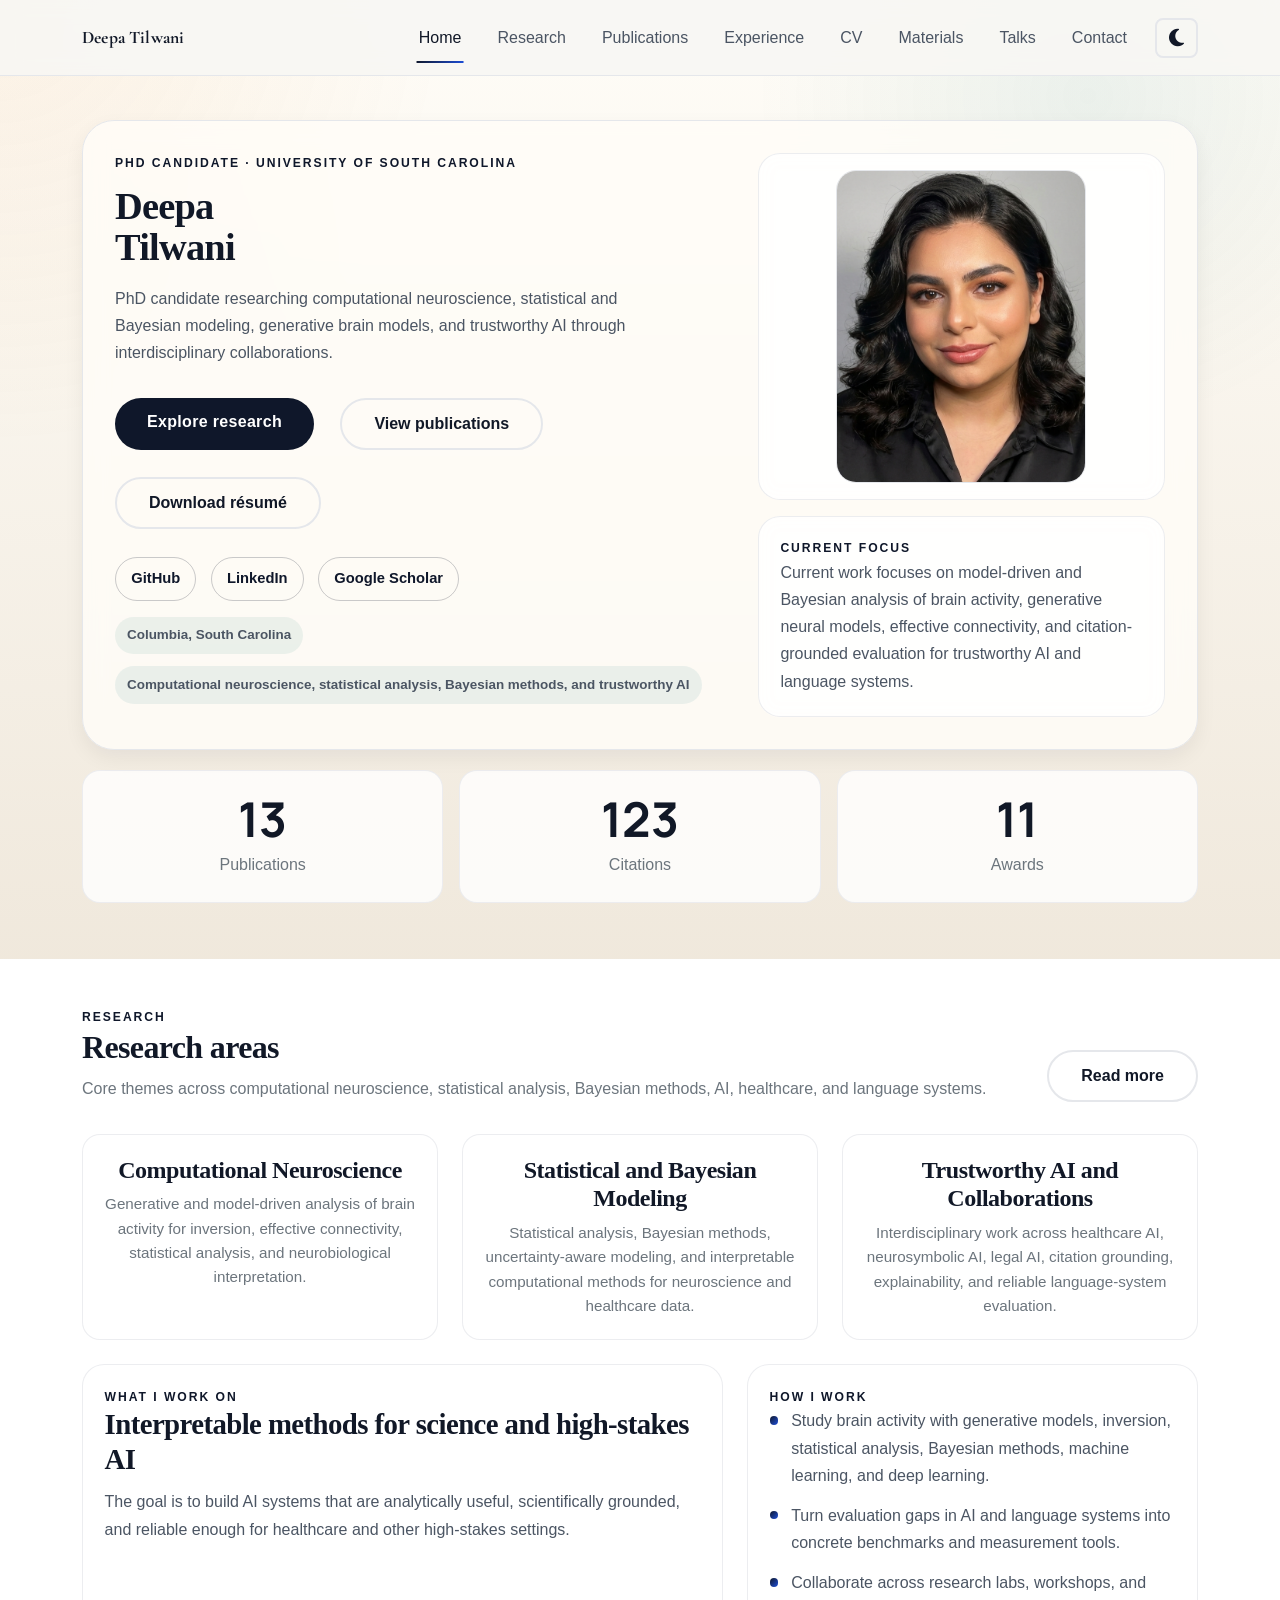
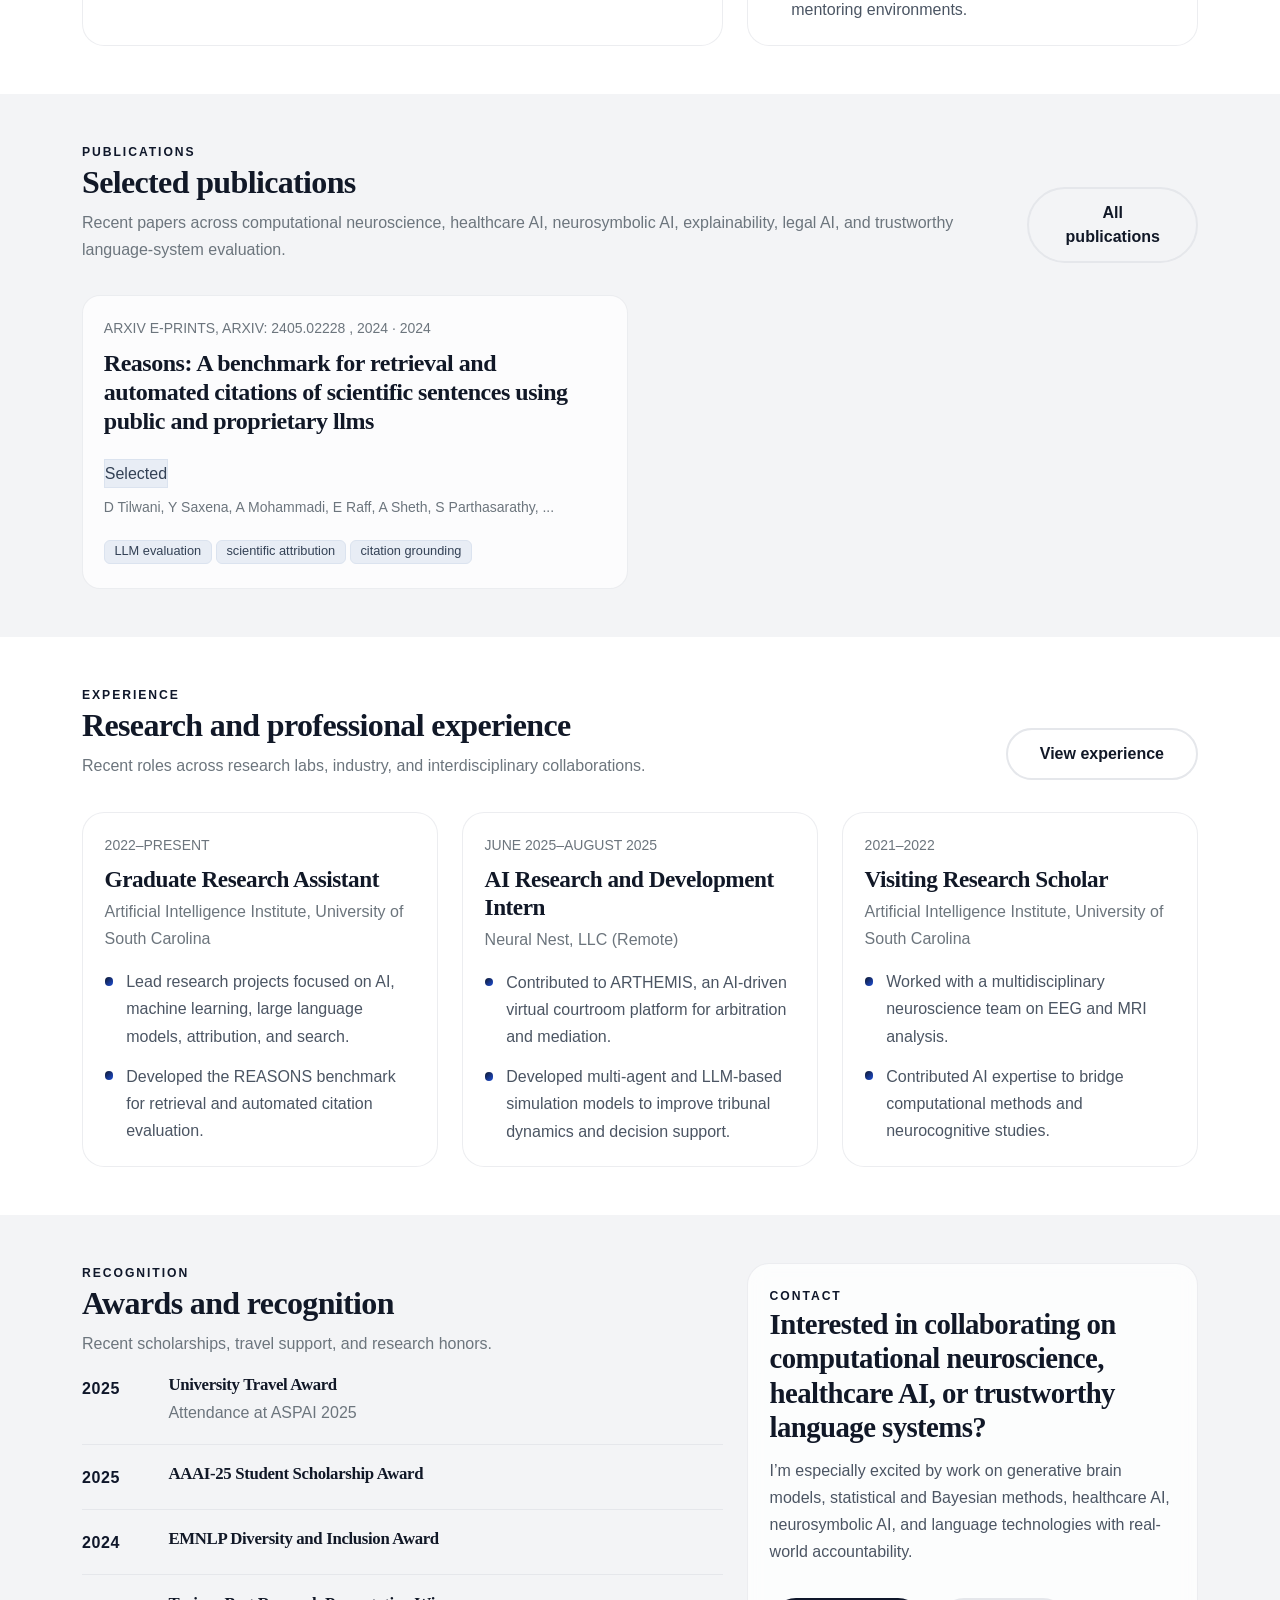
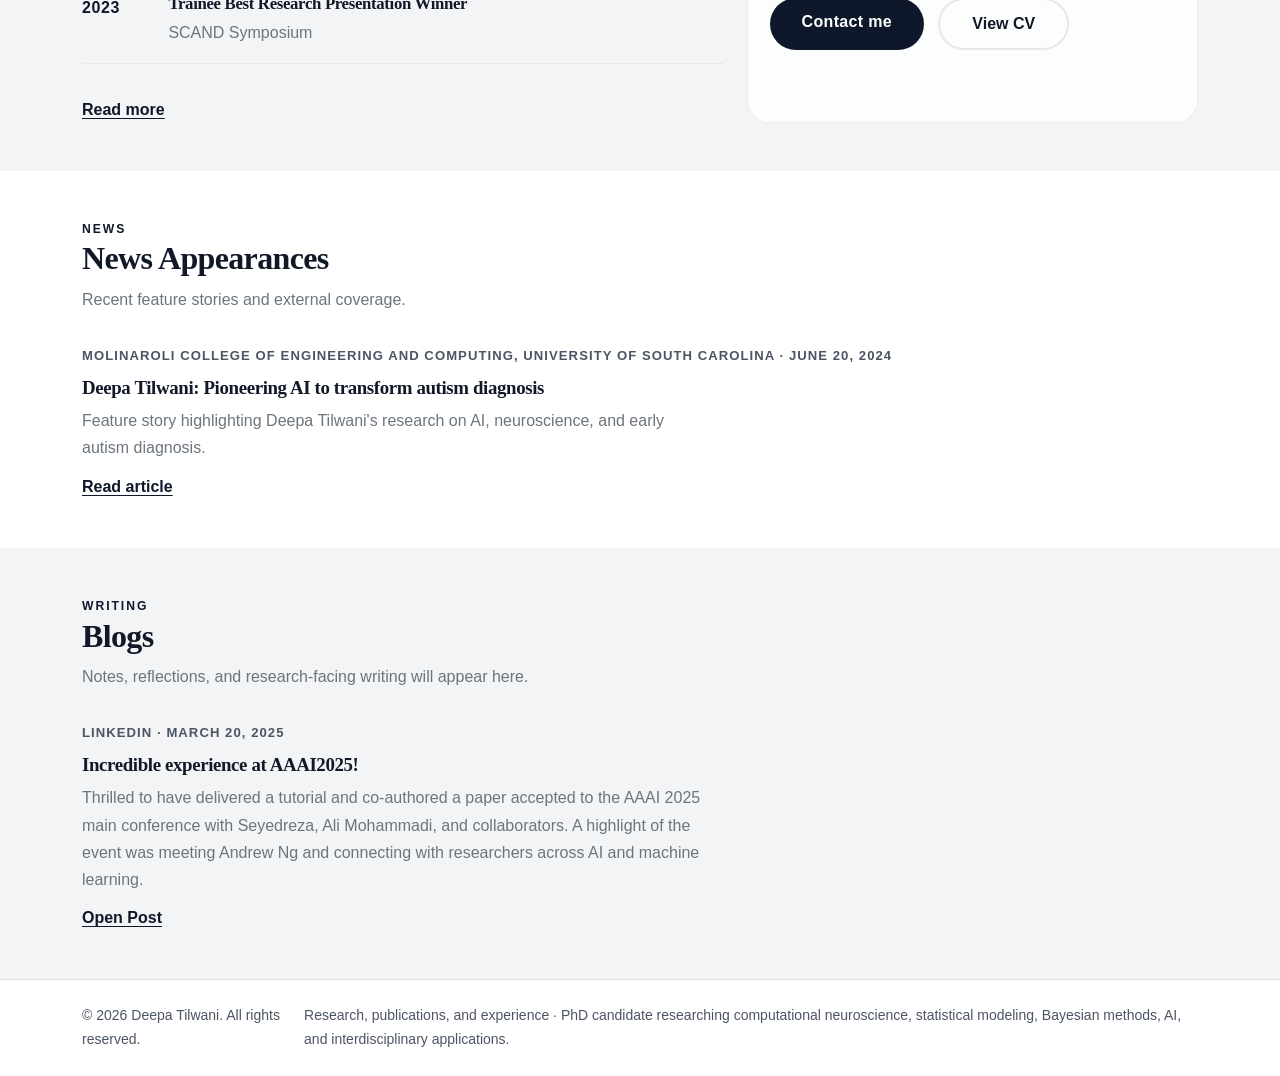
==== commit 90029d5f: "update the resume link" ====
--- a/index.html
+++ b/index.html
@@ -47,7 +47,7 @@
         <div class="hero-links">
           <a class="btn btn-accent" href="research.html">Explore research</a>
           <a class="btn btn-outline-accent" href="publications.html">View publications</a>
-          <a class="btn btn-outline-accent" href="assets/Deepa_Tilwani_Resume.pdf" download>Download résumé</a>
+          <a class="btn btn-outline-accent" href="https://github.com/Deepa-Tilwani/CV/raw/main/Resume_Deepa.pdf" data-resume-link target="_blank" rel="noopener">Download résumé</a>
         </div>
         <div class="hero-profile-links">
           <a class="hero-profile-link" data-github-link target="_blank" rel="noopener">GitHub</a>
